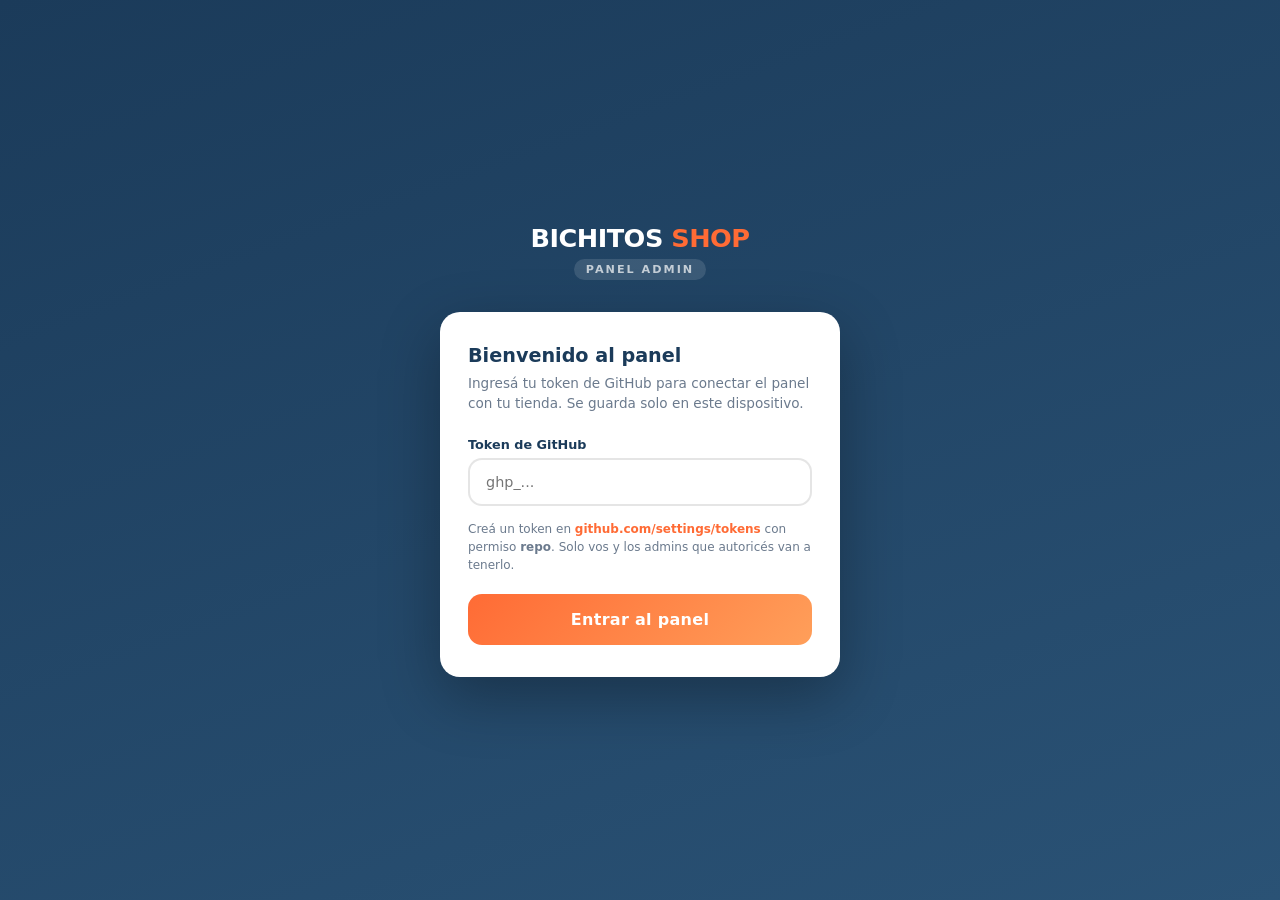
==== admin/index.html @ 2ead59ce "feat: panel admin mobile + filtros por etapa + productos.json como CMS - Nuevo panel admin en /admin" ====
<!DOCTYPE html>
<html lang="es">
<head>
<meta charset="UTF-8" />
<meta name="viewport" content="width=device-width, initial-scale=1.0, viewport-fit=cover" />
<meta name="theme-color" content="#1B3B5A" />
<meta name="apple-mobile-web-app-capable" content="yes" />
<meta name="apple-mobile-web-app-status-bar-style" content="black-translucent" />
<meta name="apple-mobile-web-app-title" content="Admin Bichitos" />
<title>Admin — BICHITOS SHOP</title>
<style>
/* ===== RESET & VARIABLES ===== */
*, *::before, *::after { margin: 0; padding: 0; box-sizing: border-box; }
:root {
  --blue:   #1B3B5A;
  --blue-d: #0f2a40;
  --orange: #FF6B35;
  --teal:   #2EC4B6;
  --green:  #27ae60;
  --red:    #e74c3c;
  --yellow: #f1c40f;
  --gray:   #6b7a8d;
  --cream:  #FFFDF7;
  --white:  #ffffff;
  --shadow: 0 4px 20px rgba(0,0,0,0.10);
  --r:      14px;
  --rf:     9999px;
  --font:   'Inter', system-ui, -apple-system, sans-serif;
  --safe-top: env(safe-area-inset-top, 0px);
  --safe-bot: env(safe-area-inset-bottom, 0px);
}
html, body { height: 100%; font-family: var(--font); background: #f0f4f8; color: var(--blue); -webkit-font-smoothing: antialiased; }
button { font-family: var(--font); cursor: pointer; border: none; outline: none; }
input, select, textarea { font-family: var(--font); outline: none; }
img { display: block; }
a { color: inherit; text-decoration: none; }

/* ===== PANTALLA DE SETUP ===== */
#setup {
  min-height: 100vh;
  display: flex;
  flex-direction: column;
  align-items: center;
  justify-content: center;
  padding: 24px;
  background: linear-gradient(160deg, var(--blue) 0%, #2a5275 100%);
}
.setup-logo {
  font-size: 1.6rem;
  font-weight: 900;
  color: #fff;
  letter-spacing: -0.5px;
  margin-bottom: 6px;
}
.setup-logo span { color: var(--orange); }
.setup-badge {
  background: rgba(255,255,255,0.12);
  color: rgba(255,255,255,0.7);
  font-size: .7rem;
  font-weight: 700;
  letter-spacing: 2px;
  padding: 4px 12px;
  border-radius: var(--rf);
  margin-bottom: 32px;
}
.setup-card {
  background: var(--white);
  border-radius: 20px;
  padding: 32px 28px;
  width: 100%;
  max-width: 400px;
  box-shadow: 0 20px 60px rgba(0,0,0,0.3);
}
.setup-card h2 {
  font-size: 1.2rem;
  font-weight: 800;
  color: var(--blue);
  margin-bottom: 6px;
}
.setup-card p {
  font-size: .85rem;
  color: var(--gray);
  margin-bottom: 24px;
  line-height: 1.5;
}
.setup-label {
  font-size: .8rem;
  font-weight: 700;
  color: var(--blue);
  margin-bottom: 6px;
  display: block;
}
.setup-input {
  width: 100%;
  padding: 14px 16px;
  border: 2px solid rgba(0,0,0,0.1);
  border-radius: var(--r);
  font-size: .9rem;
  transition: border-color .2s;
  color: var(--blue);
  margin-bottom: 14px;
}
.setup-input:focus { border-color: var(--orange); }
.setup-hint {
  font-size: .75rem;
  color: var(--gray);
  margin-bottom: 20px;
  line-height: 1.5;
}
.setup-hint a { color: var(--orange); font-weight: 600; }
.btn-setup {
  width: 100%;
  padding: 16px;
  background: linear-gradient(135deg, var(--orange), #ff9f5a);
  color: #fff;
  border-radius: var(--r);
  font-size: 1rem;
  font-weight: 800;
  letter-spacing: .3px;
  transition: opacity .2s, transform .15s;
}
.btn-setup:active { opacity: .85; transform: scale(.98); }
.setup-error {
  background: rgba(231,76,60,.1);
  color: var(--red);
  border-radius: 10px;
  padding: 10px 14px;
  font-size: .82rem;
  font-weight: 600;
  margin-top: 12px;
  display: none;
}
.setup-step { margin-bottom: 20px; }

/* ===== APP PRINCIPAL ===== */
#app {
  display: flex;
  flex-direction: column;
  min-height: 100vh;
  min-height: calc(100vh + var(--safe-top));
}
[hidden] { display: none !important; }

/* Header */
.adm-header {
  background: var(--blue);
  color: #fff;
  padding: calc(var(--safe-top) + 14px) 18px 14px;
  display: flex;
  align-items: center;
  justify-content: space-between;
  position: sticky;
  top: 0;
  z-index: 100;
  box-shadow: 0 2px 12px rgba(0,0,0,0.2);
}
.adm-logo { font-size: 1.05rem; font-weight: 900; }
.adm-logo span { color: var(--orange); }
.adm-header-actions { display: flex; gap: 8px; align-items: center; }
.btn-icon-sm {
  background: rgba(255,255,255,0.1);
  border: none;
  border-radius: 10px;
  padding: 8px 12px;
  color: #fff;
  font-size: .8rem;
  font-weight: 700;
  display: flex;
  align-items: center;
  gap: 5px;
  transition: background .2s;
}
.btn-icon-sm:active { background: rgba(255,255,255,0.2); }
.btn-agregar {
  background: var(--orange);
  border-radius: 10px;
  padding: 8px 14px;
  color: #fff;
  font-size: .85rem;
  font-weight: 800;
  display: flex;
  align-items: center;
  gap: 5px;
  transition: opacity .2s;
}
.btn-agregar:active { opacity: .8; }

/* Barra de estado */
.adm-status-bar {
  background: var(--white);
  border-bottom: 1px solid rgba(0,0,0,0.07);
  padding: 10px 18px;
  display: flex;
  align-items: center;
  justify-content: space-between;
  gap: 10px;
}
.adm-stats { display: flex; gap: 16px; }
.stat-item { font-size: .78rem; color: var(--gray); }
.stat-item strong { color: var(--blue); font-weight: 800; }
.stat-alert { font-size: .75rem; font-weight: 700; color: var(--red); background: rgba(231,76,60,.1); padding: 3px 10px; border-radius: var(--rf); }

/* Buscador y filtros del admin */
.adm-search-wrap {
  background: var(--white);
  padding: 12px 18px;
  display: flex;
  gap: 8px;
  align-items: center;
  border-bottom: 1px solid rgba(0,0,0,0.06);
}
.adm-search {
  flex: 1;
  padding: 10px 16px;
  border: 1.5px solid rgba(0,0,0,0.1);
  border-radius: var(--rf);
  font-size: .9rem;
  background: #f7f9fb;
  color: var(--blue);
  transition: border-color .2s;
}
.adm-search:focus { border-color: var(--orange); background: #fff; }
.adm-filter-tabs {
  display: flex;
  gap: 6px;
  padding: 10px 18px 0;
  overflow-x: auto;
  scrollbar-width: none;
  background: var(--white);
  -webkit-overflow-scrolling: touch;
}
.adm-filter-tabs::-webkit-scrollbar { display: none; }
.adm-tab {
  padding: 7px 16px;
  border-radius: var(--rf);
  font-size: .78rem;
  font-weight: 700;
  background: #f0f4f8;
  color: var(--gray);
  white-space: nowrap;
  flex-shrink: 0;
  border: none;
  transition: all .15s;
  margin-bottom: 10px;
}
.adm-tab.active { background: var(--blue); color: #fff; }

/* Lista de productos */
.adm-list {
  flex: 1;
  padding: 14px 18px;
  display: flex;
  flex-direction: column;
  gap: 10px;
  padding-bottom: calc(80px + var(--safe-bot));
}

.prod-row {
  background: var(--white);
  border-radius: var(--r);
  box-shadow: var(--shadow);
  display: flex;
  gap: 12px;
  align-items: stretch;
  overflow: hidden;
  transition: transform .15s, box-shadow .15s;
  position: relative;
}
.prod-row:active { transform: scale(.99); }
.prod-row-thumb {
  width: 80px;
  min-width: 80px;
  height: 80px;
  object-fit: cover;
  background: #f0f4f8;
  align-self: center;
  margin: 8px 0 8px 8px;
  border-radius: 10px;
}
.prod-row-thumb-placeholder {
  width: 80px;
  min-width: 80px;
  height: 80px;
  background: linear-gradient(135deg, #e8f0f8, #f0f4f8);
  border-radius: 10px;
  display: flex;
  align-items: center;
  justify-content: center;
  font-size: 2rem;
  margin: 8px 0 8px 8px;
  flex-shrink: 0;
}
.prod-row-body {
  flex: 1;
  padding: 10px 8px 10px 0;
  min-width: 0;
}
.prod-row-marca { font-size: .7rem; font-weight: 700; color: var(--teal); text-transform: uppercase; letter-spacing: .5px; margin-bottom: 1px; }
.prod-row-nombre {
  font-size: .88rem;
  font-weight: 700;
  color: var(--blue);
  white-space: nowrap;
  overflow: hidden;
  text-overflow: ellipsis;
  margin-bottom: 3px;
}
.prod-row-meta { font-size: .75rem; color: var(--gray); display: flex; gap: 8px; align-items: center; flex-wrap: wrap; margin-bottom: 6px; }
.prod-row-precio { font-size: 1rem; font-weight: 900; color: var(--blue); }
.prod-row-tags { display: flex; gap: 5px; flex-wrap: wrap; }
.tag {
  font-size: .65rem;
  font-weight: 700;
  padding: 2px 8px;
  border-radius: var(--rf);
  text-transform: uppercase;
}
.tag-oferta   { background: #fff3cd; color: #856404; }
.tag-destacado { background: #d4edda; color: #155724; }
.tag-envio    { background: #d1ecf1; color: #0c5460; }
.tag-agotado  { background: #f8d7da; color: #721c24; }
.tag-pocos    { background: #ffeeba; color: #856404; }
.prod-row-actions {
  display: flex;
  flex-direction: column;
  gap: 0;
  border-left: 1px solid rgba(0,0,0,0.05);
  min-width: 48px;
}
.btn-row-action {
  flex: 1;
  padding: 0 14px;
  font-size: .75rem;
  font-weight: 700;
  display: flex;
  align-items: center;
  justify-content: center;
  transition: background .15s;
  border: none;
  background: none;
  color: var(--gray);
}
.btn-row-edit { color: var(--blue); }
.btn-row-edit:active { background: rgba(27,59,90,0.06); }
.btn-row-delete { color: var(--red); }
.btn-row-delete:active { background: rgba(231,76,60,0.08); }
.prod-row-divider { width: 1px; background: rgba(0,0,0,0.05); }

/* Stock indicator */
.stock-dot {
  width: 8px; height: 8px;
  border-radius: 50%;
  display: inline-block;
  margin-right: 4px;
}
.stock-ok  { background: var(--green); }
.stock-low { background: var(--yellow); }
.stock-out { background: var(--red); }

/* Empty state */
.adm-empty {
  text-align: center;
  padding: 60px 24px;
  color: var(--gray);
}
.adm-empty-icon { font-size: 3rem; margin-bottom: 12px; }
.adm-empty p { font-size: .9rem; }

/* Loading */
.adm-loading {
  text-align: center;
  padding: 40px;
  color: var(--gray);
  font-size: .9rem;
}
.spinner-ring {
  width: 36px; height: 36px;
  border: 3px solid rgba(27,59,90,0.1);
  border-top-color: var(--orange);
  border-radius: 50%;
  animation: spin .7s linear infinite;
  margin: 0 auto 12px;
}
@keyframes spin { to { transform: rotate(360deg); } }

/* ===== MODAL (editar / agregar) ===== */
.modal-overlay {
  position: fixed; inset: 0; z-index: 200;
  background: rgba(0,0,0,0.5);
  backdrop-filter: blur(4px);
  display: flex; align-items: flex-end;
  opacity: 0; pointer-events: none;
  transition: opacity .25s;
}
.modal-overlay.open { opacity: 1; pointer-events: all; }
.modal-sheet {
  background: var(--white);
  border-radius: 20px 20px 0 0;
  width: 100%;
  max-height: 92vh;
  overflow-y: auto;
  transform: translateY(100%);
  transition: transform .3s cubic-bezier(0.34,1.2,0.64,1);
  padding-bottom: calc(16px + var(--safe-bot));
  -webkit-overflow-scrolling: touch;
}
.modal-overlay.open .modal-sheet { transform: translateY(0); }

.modal-handle {
  width: 40px; height: 4px;
  background: rgba(0,0,0,0.12);
  border-radius: var(--rf);
  margin: 12px auto 0;
}
.modal-header {
  display: flex; align-items: center; justify-content: space-between;
  padding: 16px 20px;
  border-bottom: 1px solid rgba(0,0,0,0.07);
}
.modal-title { font-size: 1rem; font-weight: 800; color: var(--blue); }
.btn-modal-close {
  width: 32px; height: 32px;
  border-radius: 50%;
  background: #f0f4f8;
  color: var(--gray);
  font-size: 1rem;
  display: flex; align-items: center; justify-content: center;
  transition: background .15s;
}
.btn-modal-close:active { background: #e0e8f0; }

.modal-body { padding: 20px; display: flex; flex-direction: column; gap: 16px; }

/* Sección de imagen en modal */
.img-preview-wrap {
  display: flex; align-items: center; gap: 12px;
  background: #f7f9fb;
  border-radius: var(--r);
  padding: 12px;
}
.img-preview {
  width: 80px; height: 80px;
  border-radius: 10px;
  object-fit: cover;
  background: #e8f0f8;
  flex-shrink: 0;
}
.img-preview-placeholder {
  width: 80px; height: 80px;
  border-radius: 10px;
  background: linear-gradient(135deg, #e8f0f8, #d4e4f4);
  display: flex; align-items: center; justify-content: center;
  font-size: 2rem;
  flex-shrink: 0;
}
.img-url-info { flex: 1; font-size: .8rem; color: var(--gray); line-height: 1.5; }
.img-url-info a { color: var(--orange); font-weight: 600; }

/* Campos del formulario */
.field-group { display: flex; flex-direction: column; gap: 4px; }
.field-label {
  font-size: .78rem; font-weight: 700; color: var(--blue);
}
.field-label .req { color: var(--orange); }
.field-input, .field-select, .field-textarea {
  padding: 12px 14px;
  border: 1.5px solid rgba(0,0,0,0.1);
  border-radius: var(--r);
  font-size: .9rem;
  color: var(--blue);
  background: var(--white);
  transition: border-color .2s, box-shadow .2s;
  width: 100%;
}
.field-input:focus, .field-select:focus, .field-textarea:focus {
  border-color: var(--orange);
  box-shadow: 0 0 0 3px rgba(255,107,53,0.12);
}
.field-row { display: flex; gap: 10px; }
.field-row .field-group { flex: 1; }
.field-textarea { resize: vertical; min-height: 70px; }

/* Precio con símbolo */
.price-wrap { position: relative; }
.price-symbol {
  position: absolute; left: 14px; top: 50%;
  transform: translateY(-50%);
  font-weight: 800; color: var(--gray); font-size: .9rem;
}
.price-wrap .field-input { padding-left: 28px; }

/* Stock con indicador */
.stock-wrap { position: relative; }
.stock-wrap .field-input { padding-right: 80px; }
.stock-badge-mini {
  position: absolute; right: 12px; top: 50%;
  transform: translateY(-50%);
  font-size: .7rem; font-weight: 700;
  padding: 2px 8px; border-radius: var(--rf);
}

/* Toggles */
.toggles-grid {
  display: grid;
  grid-template-columns: 1fr 1fr;
  gap: 10px;
}
.toggle-card {
  display: flex;
  align-items: center;
  justify-content: space-between;
  padding: 12px 14px;
  background: #f7f9fb;
  border-radius: var(--r);
  border: 1.5px solid rgba(0,0,0,0.07);
  gap: 8px;
}
.toggle-card-label { font-size: .82rem; font-weight: 700; color: var(--blue); }
.toggle-card-desc  { font-size: .7rem; color: var(--gray); }
.toggle {
  position: relative;
  width: 42px; height: 24px;
  flex-shrink: 0;
}
.toggle input { opacity: 0; width: 0; height: 0; position: absolute; }
.toggle-track {
  position: absolute; inset: 0;
  background: rgba(0,0,0,0.15);
  border-radius: var(--rf);
  transition: background .2s;
  cursor: pointer;
}
.toggle-track::after {
  content: '';
  position: absolute;
  top: 3px; left: 3px;
  width: 18px; height: 18px;
  background: #fff;
  border-radius: 50%;
  transition: transform .2s;
  box-shadow: 0 1px 4px rgba(0,0,0,0.2);
}
.toggle input:checked + .toggle-track { background: var(--teal); }
.toggle input:checked + .toggle-track::after { transform: translateX(18px); }

/* Footer del modal */
.modal-footer {
  padding: 16px 20px 4px;
  display: flex; gap: 10px;
  border-top: 1px solid rgba(0,0,0,0.07);
}
.btn-cancel {
  flex: 1; padding: 14px;
  background: #f0f4f8;
  color: var(--blue);
  border-radius: var(--r);
  font-size: .9rem; font-weight: 700;
  transition: background .15s;
}
.btn-cancel:active { background: #e0e8f0; }
.btn-save {
  flex: 2; padding: 14px;
  background: linear-gradient(135deg, var(--orange), #ff9f5a);
  color: #fff;
  border-radius: var(--r);
  font-size: .95rem; font-weight: 800;
  transition: opacity .15s, transform .15s;
  display: flex; align-items: center; justify-content: center; gap: 6px;
}
.btn-save:active { opacity: .85; transform: scale(.98); }
.btn-save.loading { opacity: .7; pointer-events: none; }

/* ===== TOAST ===== */
#toast {
  position: fixed; bottom: calc(20px + var(--safe-bot));
  left: 50%; transform: translateX(-50%) translateY(80px);
  background: var(--blue-d, #0f2a40);
  color: #fff;
  padding: 12px 20px;
  border-radius: var(--rf);
  font-size: .88rem; font-weight: 600;
  box-shadow: 0 8px 30px rgba(0,0,0,0.3);
  z-index: 999;
  transition: transform .3s cubic-bezier(0.34,1.2,0.64,1), opacity .3s;
  opacity: 0;
  white-space: nowrap;
  display: flex; gap: 8px; align-items: center;
}
#toast.show { transform: translateX(-50%) translateY(0); opacity: 1; }
#toast.success { background: var(--green); }
#toast.error   { background: var(--red); }

/* Confirm dialog */
.confirm-overlay {
  position: fixed; inset: 0; z-index: 300;
  background: rgba(0,0,0,0.5); backdrop-filter: blur(4px);
  display: flex; align-items: center; justify-content: center; padding: 24px;
  opacity: 0; pointer-events: none; transition: opacity .2s;
}
.confirm-overlay.open { opacity: 1; pointer-events: all; }
.confirm-card {
  background: var(--white);
  border-radius: 20px;
  padding: 28px 24px;
  max-width: 320px; width: 100%;
  box-shadow: 0 20px 60px rgba(0,0,0,0.3);
  text-align: center;
}
.confirm-icon { font-size: 2.5rem; margin-bottom: 12px; }
.confirm-title { font-size: 1rem; font-weight: 800; color: var(--blue); margin-bottom: 8px; }
.confirm-msg { font-size: .85rem; color: var(--gray); margin-bottom: 20px; line-height: 1.5; }
.confirm-actions { display: flex; gap: 10px; }
.btn-confirm-cancel { flex: 1; padding: 13px; background: #f0f4f8; border-radius: var(--r); font-weight: 700; font-size: .9rem; color: var(--blue); }
.btn-confirm-ok { flex: 1; padding: 13px; background: var(--red); border-radius: var(--r); font-weight: 700; font-size: .9rem; color: #fff; }

/* Botón flotante guardar todo */
.fab-save {
  position: fixed;
  bottom: calc(24px + var(--safe-bot));
  right: 20px;
  z-index: 150;
  background: linear-gradient(135deg, #27ae60, #2ecc71);
  color: #fff;
  border-radius: var(--rf);
  padding: 14px 22px;
  font-size: .9rem; font-weight: 800;
  box-shadow: 0 6px 24px rgba(39,174,96,0.4);
  display: flex; align-items: center; gap: 8px;
  transition: transform .15s, box-shadow .15s, opacity .2s;
  opacity: 0; pointer-events: none;
  transform: translateY(10px);
}
.fab-save.visible { opacity: 1; pointer-events: all; transform: translateY(0); }
.fab-save:active { transform: scale(.95); }
.fab-save.loading { opacity: .7; pointer-events: none; }

/* Responsive desktop */
@media (min-width: 600px) {
  .modal-overlay { align-items: center; }
  .modal-sheet { border-radius: 20px; max-width: 480px; margin: auto; }
  .adm-list { max-width: 700px; margin: 0 auto; width: 100%; }
  .adm-header, .adm-status-bar, .adm-search-wrap, .adm-filter-tabs { max-width: 700px; margin-left: auto; margin-right: auto; }
}
</style>
</head>
<body>

<!-- ===== PANTALLA DE SETUP ===== -->
<div id="setup">
  <div class="setup-logo">BICHITOS<span> SHOP</span></div>
  <div class="setup-badge">PANEL ADMIN</div>
  <div class="setup-card">
    <h2>Bienvenido al panel</h2>
    <p>Ingresá tu token de GitHub para conectar el panel con tu tienda. Se guarda solo en este dispositivo.</p>

    <div class="setup-step">
      <label class="setup-label" for="tokenInput">Token de GitHub</label>
      <input class="setup-input" type="password" id="tokenInput" placeholder="ghp_..." autocomplete="off" />
      <div class="setup-hint">
        Creá un token en <a href="https://github.com/settings/tokens/new" target="_blank">github.com/settings/tokens</a> con permiso <strong>repo</strong>.
        Solo vos y los admins que autoricés van a tenerlo.
      </div>
    </div>

    <button class="btn-setup" id="btnSetup">Entrar al panel</button>
    <div class="setup-error" id="setupError">Token incorrecto o sin permisos. Chequeá que tenga acceso al repo.</div>
  </div>
</div>

<!-- ===== APP PRINCIPAL ===== -->
<div id="app" hidden>

  <!-- Header -->
  <header class="adm-header">
    <div class="adm-logo">BICHITOS<span> SHOP</span> <span style="font-size:.65rem;opacity:.5;font-weight:400">Admin</span></div>
    <div class="adm-header-actions">
      <button class="btn-icon-sm" id="btnSync" title="Sincronizar con GitHub">
        <svg width="14" height="14" viewBox="0 0 24 24" fill="none" stroke="currentColor" stroke-width="2.5"><polyline points="23 4 23 10 17 10"/><polyline points="1 20 1 14 7 14"/><path d="M3.51 9a9 9 0 0114.85-3.36L23 10M1 14l4.64 4.36A9 9 0 0020.49 15"/></svg>
        Sync
      </button>
      <button class="btn-agregar" id="btnAgregar">
        <svg width="14" height="14" viewBox="0 0 24 24" fill="none" stroke="currentColor" stroke-width="3"><line x1="12" y1="5" x2="12" y2="19"/><line x1="5" y1="12" x2="19" y2="12"/></svg>
        Agregar
      </button>
    </div>
  </header>

  <!-- Barra de estado -->
  <div class="adm-status-bar">
    <div class="adm-stats">
      <span class="stat-item">Total: <strong id="statTotal">–</strong></span>
      <span class="stat-item">Perros: <strong id="statPerros">–</strong></span>
      <span class="stat-item">Gatos: <strong id="statGatos">–</strong></span>
    </div>
    <span class="stat-alert" id="statAlert" hidden>Sin stock!</span>
  </div>

  <!-- Buscador -->
  <div class="adm-search-wrap">
    <input class="adm-search" type="text" id="admSearch" placeholder="Buscar producto..." autocomplete="off" />
  </div>

  <!-- Filtros por categoría -->
  <div class="adm-filter-tabs">
    <button class="adm-tab active" data-filter="todas">Todos</button>
    <button class="adm-tab" data-filter="perros">Perros</button>
    <button class="adm-tab" data-filter="gatos">Gatos</button>
    <button class="adm-tab" data-filter="agotados">Sin stock</button>
    <button class="adm-tab" data-filter="ofertas">Ofertas</button>
  </div>

  <!-- Lista -->
  <div class="adm-list" id="admList">
    <div class="adm-loading">
      <div class="spinner-ring"></div>
      Cargando productos...
    </div>
  </div>

  <!-- FAB Guardar todo -->
  <button class="fab-save" id="fabSave">
    <svg width="16" height="16" viewBox="0 0 24 24" fill="none" stroke="currentColor" stroke-width="2.5"><path d="M19 21H5a2 2 0 01-2-2V5a2 2 0 012-2h11l5 5v11a2 2 0 01-2 2z"/><polyline points="17 21 17 13 7 13 7 21"/><polyline points="7 3 7 8 15 8"/></svg>
    <span id="fabSaveLabel">Guardar cambios</span>
  </button>
</div>

<!-- ===== MODAL EDITAR / AGREGAR ===== -->
<div class="modal-overlay" id="modalOverlay">
  <div class="modal-sheet" id="modalSheet">
    <div class="modal-handle"></div>
    <div class="modal-header">
      <div class="modal-title" id="modalTitle">Editar producto</div>
      <button class="btn-modal-close" id="modalClose">✕</button>
    </div>
    <div class="modal-body">
      <input type="hidden" id="fId" />

      <!-- Imagen -->
      <div class="img-preview-wrap">
        <div class="img-preview-placeholder" id="imgPlaceholder">🐾</div>
        <img class="img-preview" id="imgPreview" src="" alt="" hidden />
        <div class="img-url-info">
          <strong>Foto del producto</strong><br>
          Subí tu imagen a <a href="https://imgbb.com" target="_blank">imgbb.com</a>, copiá el enlace directo y pegalo abajo.
        </div>
      </div>

      <div class="field-group">
        <label class="field-label" for="fImagen">URL de la imagen (ImgBB)</label>
        <input class="field-input" type="url" id="fImagen" placeholder="https://i.ibb.co/..." />
      </div>

      <!-- Nombre -->
      <div class="field-group">
        <label class="field-label" for="fNombre">Nombre del producto <span class="req">*</span></label>
        <input class="field-input" type="text" id="fNombre" placeholder="ej: Estampa Plus Adulto x 15 Kg" />
      </div>

      <!-- Marca y Categoría -->
      <div class="field-row">
        <div class="field-group">
          <label class="field-label" for="fMarca">Marca <span class="req">*</span></label>
          <select class="field-select" id="fMarca">
            <option value="Estampa">Estampa</option>
            <option value="Jaspe">Jaspe</option>
            <option value="Vagoneta">Vagoneta</option>
            <option value="Liwué">Liwué</option>
            <option value="Dr Perrot">Dr Perrot</option>
            <option value="Valiant">Valiant</option>
            <option value="Insignia">Insignia</option>
          </select>
        </div>
        <div class="field-group">
          <label class="field-label" for="fCategoria">Categoría <span class="req">*</span></label>
          <select class="field-select" id="fCategoria">
            <option value="perros">Perros</option>
            <option value="gatos">Gatos</option>
          </select>
        </div>
      </div>

      <!-- Etapa -->
      <div class="field-group">
        <label class="field-label" for="fEtapa">Etapa de vida</label>
        <select class="field-select" id="fEtapa">
          <option value="adulto">Adulto</option>
          <option value="cachorro">Cachorro</option>
          <option value="senior">Senior</option>
          <option value="pequeñas">Razas Pequeñas</option>
          <option value="especiales">Necesidades Especiales</option>
          <option value="kitten">Kitten (gatos)</option>
          <option value="urinario">Urinario (gatos)</option>
          <option value="castrado">Castrado (gatos)</option>
        </select>
      </div>

      <!-- Precio y Stock -->
      <div class="field-row">
        <div class="field-group">
          <label class="field-label" for="fPrecio">Precio <span class="req">*</span></label>
          <div class="price-wrap">
            <span class="price-symbol">$</span>
            <input class="field-input" type="number" id="fPrecio" placeholder="0" min="0" step="1" />
          </div>
        </div>
        <div class="field-group">
          <label class="field-label" for="fStock">Stock (unidades)</label>
          <div class="stock-wrap">
            <input class="field-input" type="number" id="fStock" placeholder="0" min="0" step="1" />
          </div>
        </div>
      </div>

      <!-- Descripción -->
      <div class="field-group">
        <label class="field-label" for="fDescripcion">Descripción (opcional)</label>
        <textarea class="field-textarea" id="fDescripcion" placeholder="Alimento balanceado premium para..."></textarea>
      </div>

      <!-- Toggles -->
      <div>
        <div class="field-label" style="margin-bottom:10px">Estado del producto</div>
        <div class="toggles-grid">
          <div class="toggle-card">
            <div>
              <div class="toggle-card-label">Oferta</div>
              <div class="toggle-card-desc">Muestra badge</div>
            </div>
            <label class="toggle"><input type="checkbox" id="tOferta" /><span class="toggle-track"></span></label>
          </div>
          <div class="toggle-card">
            <div>
              <div class="toggle-card-label">Destacado</div>
              <div class="toggle-card-desc">Sale en home</div>
            </div>
            <label class="toggle"><input type="checkbox" id="tDestacado" /><span class="toggle-track"></span></label>
          </div>
          <div class="toggle-card">
            <div>
              <div class="toggle-card-label">Envío gratis</div>
              <div class="toggle-card-desc">Badge especial</div>
            </div>
            <label class="toggle"><input type="checkbox" id="tEnvio" /><span class="toggle-track"></span></label>
          </div>
          <div class="toggle-card" style="border-color:rgba(231,76,60,0.2)">
            <div>
              <div class="toggle-card-label" style="color:var(--red)">Sin stock</div>
              <div class="toggle-card-desc">No se puede agregar</div>
            </div>
            <label class="toggle"><input type="checkbox" id="tAgotado" /><span class="toggle-track"></span></label>
          </div>
        </div>
      </div>
    </div>

    <div class="modal-footer">
      <button class="btn-cancel" id="modalCancel">Cancelar</button>
      <button class="btn-save" id="btnSave">
        <svg width="15" height="15" viewBox="0 0 24 24" fill="none" stroke="currentColor" stroke-width="2.5"><path d="M19 21H5a2 2 0 01-2-2V5a2 2 0 012-2h11l5 5v11a2 2 0 01-2 2z"/><polyline points="17 21 17 13 7 13 7 21"/><polyline points="7 3 7 8 15 8"/></svg>
        Guardar
      </button>
    </div>
  </div>
</div>

<!-- ===== CONFIRM ===== -->
<div class="confirm-overlay" id="confirmOverlay">
  <div class="confirm-card">
    <div class="confirm-icon">🗑️</div>
    <div class="confirm-title">¿Eliminar producto?</div>
    <div class="confirm-msg" id="confirmMsg">Esta acción no se puede deshacer.</div>
    <div class="confirm-actions">
      <button class="btn-confirm-cancel" id="confirmCancel">Cancelar</button>
      <button class="btn-confirm-ok" id="confirmOk">Eliminar</button>
    </div>
  </div>
</div>

<!-- ===== TOAST ===== -->
<div id="toast"></div>

<script>
// ============================================================
// BICHITOS SHOP — Panel Admin
// Gestión de productos sin código. GitHub API como backend.
// ============================================================

const GITHUB_OWNER  = 'bichitosshop';
const GITHUB_REPO   = 'bichitosonline';
const GITHUB_BRANCH = 'main';
const FILE_PATH     = 'productos.json';

let token       = '';
let productos   = [];
let fileSha     = '';
let hayPendientes = false;
let editingId   = null;
let confirmCallback = null;

// ===== UTILIDADES =====
const $ = id => document.getElementById(id);

function toast(msg, type = '', duration = 3000) {
  const el = $('toast');
  el.textContent = msg;
  el.className = 'show' + (type ? ' ' + type : '');
  clearTimeout(el._t);
  el._t = setTimeout(() => { el.className = ''; }, duration);
}

function mostrarConfirm(msg, cb) {
  $('confirmMsg').textContent = msg;
  $('confirmOverlay').classList.add('open');
  confirmCallback = cb;
}

function marcarPendientes(v = true) {
  hayPendientes = v;
  $('fabSave').classList.toggle('visible', v);
}

function actualizarStats() {
  const perros = productos.filter(p => p.categoria === 'perros').length;
  const gatos  = productos.filter(p => p.categoria === 'gatos').length;
  const sinStock = productos.filter(p => p.stock === 0).length;
  $('statTotal').textContent  = productos.length;
  $('statPerros').textContent = perros;
  $('statGatos').textContent  = gatos;
  const alert = $('statAlert');
  if (sinStock > 0) {
    alert.textContent = sinStock + ' sin stock';
    alert.hidden = false;
  } else { alert.hidden = true; }
}

function imagenContextual(p) {
  const id = p.id || 1;
  if (p.categoria === 'gatos') return `https://loremflickr.com/80/80/cat?lock=${id}`;
  return `https://placedog.net/80/80?id=${(id % 100) + 1}`;
}

// ===== GITHUB API =====
async function ghFetch(path, opts = {}) {
  const res = await fetch(`https://api.github.com/repos/${GITHUB_OWNER}/${GITHUB_REPO}/contents/${path}`, {
    ...opts,
    headers: {
      Authorization: `Bearer ${token}`,
      'Content-Type': 'application/json',
      Accept: 'application/vnd.github+json',
      ...(opts.headers || {})
    }
  });
  return res;
}

async function cargarDesdeGitHub() {
  try {
    $('admList').innerHTML = '<div class="adm-loading"><div class="spinner-ring"></div>Cargando desde GitHub...</div>';
    const res = await ghFetch(FILE_PATH);
    if (!res.ok) {
      if (res.status === 404) {
        // El archivo no existe aún, iniciar con array vacío
        productos = [];
        fileSha = '';
        renderLista();
        actualizarStats();
        toast('Archivo nuevo — guardá para crearlo en GitHub', '', 4000);
        return;
      }
      throw new Error(`GitHub respondió ${res.status}`);
    }
    const data = await res.json();
    fileSha = data.sha;
    const decoded = decodeURIComponent(escape(atob(data.content.replace(/\n/g, ''))));
    productos = JSON.parse(decoded);
    renderLista();
    actualizarStats();
  } catch (err) {
    $('admList').innerHTML = `<div class="adm-empty"><div class="adm-empty-icon">⚠️</div><p>Error: ${err.message}</p></div>`;
    toast('No se pudo cargar. Chequeá tu conexión o el token.', 'error');
  }
}

async function guardarEnGitHub() {
  const btn = $('fabSave');
  const label = $('fabSaveLabel');
  btn.classList.add('loading');
  label.textContent = 'Guardando...';
  try {
    const content = btoa(unescape(encodeURIComponent(JSON.stringify(productos, null, 2))));
    const body = {
      message: `Admin: actualización de productos (${new Date().toLocaleString('es-AR')})`,
      content,
      branch: GITHUB_BRANCH
    };
    if (fileSha) body.sha = fileSha;
    const res = await ghFetch(FILE_PATH, { method: 'PUT', body: JSON.stringify(body) });
    if (!res.ok) {
      const err = await res.json();
      // Si sha desactualizado, refrescar y reintentar
      if (res.status === 409) {
        toast('El archivo cambió en GitHub. Sincronizando...', '', 3000);
        await cargarDesdeGitHub();
        return;
      }
      throw new Error(err.message || `Error ${res.status}`);
    }
    const data = await res.json();
    fileSha = data.content.sha;
    marcarPendientes(false);
    toast('Cambios guardados. La tienda se actualiza en ~1 min.', 'success');
  } catch (err) {
    toast('Error al guardar: ' + err.message, 'error', 5000);
  } finally {
    btn.classList.remove('loading');
    label.textContent = 'Guardar cambios';
  }
}

// ===== RENDER LISTA =====
function getActiveFilter() {
  return document.querySelector('.adm-tab.active')?.dataset.filter || 'todas';
}
function getSearchTerm() {
  return ($('admSearch')?.value || '').toLowerCase().trim();
}

function renderLista() {
  const filter = getActiveFilter();
  const term   = getSearchTerm();
  let lista = [...productos];

  if (filter === 'perros')   lista = lista.filter(p => p.categoria === 'perros');
  if (filter === 'gatos')    lista = lista.filter(p => p.categoria === 'gatos');
  if (filter === 'agotados') lista = lista.filter(p => p.stock === 0);
  if (filter === 'ofertas')  lista = lista.filter(p => p.oferta);

  if (term) {
    lista = lista.filter(p =>
      p.nombre.toLowerCase().includes(term) ||
      (p.marca || '').toLowerCase().includes(term)
    );
  }

  const wrap = $('admList');
  if (lista.length === 0) {
    wrap.innerHTML = `<div class="adm-empty"><div class="adm-empty-icon">${filter === 'agotados' ? '🎉' : '🔍'}</div><p>${filter === 'agotados' ? 'Todo en stock!' : 'No hay productos con ese filtro.'}</p></div>`;
    return;
  }

  wrap.innerHTML = lista.map(p => {
    const sinStock = p.stock === 0;
    const pocos    = p.stock > 0 && p.stock <= 3;
    const stockDot = sinStock ? 'stock-out' : (pocos ? 'stock-low' : 'stock-ok');
    const stockLabel = sinStock ? 'Sin stock' : (pocos ? `Quedan ${p.stock}` : `${p.stock} u.`);

    const tags = [
      p.oferta       && '<span class="tag tag-oferta">Oferta</span>',
      p.destacado    && '<span class="tag tag-destacado">Destacado</span>',
      p.envio_gratis && '<span class="tag tag-envio">Envío gratis</span>',
      sinStock       && '<span class="tag tag-agotado">Agotado</span>',
      pocos && !sinStock && '<span class="tag tag-pocos">Quedan pocos</span>',
    ].filter(Boolean).join('');

    const fotoUrl = p.imagen || imagenContextual(p);
    const catEmoji = p.categoria === 'gatos' ? '🐱' : '🐶';

    return `<div class="prod-row" data-id="${p.id}">
      <img class="prod-row-thumb" src="${fotoUrl}" alt="${p.nombre}" loading="lazy" onerror="this.style.display='none';this.nextElementSibling.style.display='flex'" />
      <div class="prod-row-thumb-placeholder" style="display:none">${catEmoji}</div>
      <div class="prod-row-body">
        <div class="prod-row-marca">${p.marca || ''}</div>
        <div class="prod-row-nombre">${p.nombre}</div>
        <div class="prod-row-meta">
          <span><span class="stock-dot ${stockDot}"></span>${stockLabel}</span>
          <span style="opacity:.5">·</span>
          <span>${p.etapa || 'adulto'}</span>
        </div>
        <div class="prod-row-precio">$${(p.precio || 0).toLocaleString('es-AR')}</div>
        ${tags ? `<div class="prod-row-tags" style="margin-top:5px">${tags}</div>` : ''}
      </div>
      <div class="prod-row-actions">
        <button class="btn-row-action btn-row-edit" data-id="${p.id}">Editar</button>
        <div class="prod-row-divider"></div>
        <button class="btn-row-action btn-row-delete" data-id="${p.id}">Borrar</button>
      </div>
    </div>`;
  }).join('');
}

// ===== MODAL =====
function abrirModal(p = null) {
  editingId = p ? p.id : null;
  $('modalTitle').textContent = p ? 'Editar producto' : 'Agregar producto';

  // Limpiar / rellenar campos
  $('fId').value          = p?.id || '';
  $('fNombre').value      = p?.nombre || '';
  $('fMarca').value       = p?.marca || 'Estampa';
  $('fCategoria').value   = p?.categoria || 'perros';
  $('fEtapa').value       = p?.etapa || 'adulto';
  $('fPrecio').value      = p?.precio || '';
  $('fStock').value       = p?.stock !== undefined ? p.stock : '';
  $('fDescripcion').value = p?.descripcion || '';
  $('fImagen').value      = p?.imagen || '';
  $('tOferta').checked    = !!p?.oferta;
  $('tDestacado').checked = !!p?.destacado;
  $('tEnvio').checked     = !!p?.envio_gratis;
  $('tAgotado').checked   = p?.stock === 0 || false;

  actualizarPreviewImagen(p?.imagen || '');

  $('modalOverlay').classList.add('open');
  document.body.style.overflow = 'hidden';
  setTimeout(() => $('fNombre').focus(), 400);
}

function cerrarModal() {
  $('modalOverlay').classList.remove('open');
  document.body.style.overflow = '';
  editingId = null;
}

function actualizarPreviewImagen(url) {
  const img  = $('imgPreview');
  const ph   = $('imgPlaceholder');
  if (url && url.startsWith('http')) {
    img.src = url;
    img.hidden = false;
    ph.style.display = 'none';
  } else {
    img.hidden = true;
    ph.style.display = 'flex';
  }
}

function guardarDesdeModal() {
  const nombre = $('fNombre').value.trim();
  const precio = parseInt($('fPrecio').value);
  if (!nombre) { $('fNombre').focus(); toast('El nombre es obligatorio', 'error'); return; }
  if (!precio || precio < 0) { $('fPrecio').focus(); toast('El precio es obligatorio', 'error'); return; }

  const agotado = $('tAgotado').checked;
  const stockVal = agotado ? 0 : (parseInt($('fStock').value) || 0);

  const prod = {
    id:          editingId || Date.now(),
    nombre,
    marca:       $('fMarca').value,
    categoria:   $('fCategoria').value,
    etapa:       $('fEtapa').value,
    precio,
    imagen:      $('fImagen').value.trim(),
    descripcion: $('fDescripcion').value.trim(),
    destacado:   $('tDestacado').checked,
    oferta:      $('tOferta').checked,
    envio_gratis:$('tEnvio').checked,
    stock:       stockVal
  };

  if (editingId) {
    const idx = productos.findIndex(p => p.id === editingId);
    if (idx !== -1) productos[idx] = prod;
  } else {
    productos.push(prod);
  }

  cerrarModal();
  renderLista();
  actualizarStats();
  marcarPendientes(true);
  toast(editingId ? 'Producto actualizado' : 'Producto agregado', 'success');
}

function eliminarProducto(id) {
  productos = productos.filter(p => p.id !== id);
  renderLista();
  actualizarStats();
  marcarPendientes(true);
  toast('Producto eliminado');
}

// ===== AUTH / SETUP =====
async function validarToken(tk) {
  const res = await fetch(`https://api.github.com/repos/${GITHUB_OWNER}/${GITHUB_REPO}`, {
    headers: { Authorization: `Bearer ${tk}` }
  });
  return res.ok;
}

async function intentarLogin() {
  const tk = $('tokenInput').value.trim();
  if (!tk) { toast('Ingresá tu token', 'error'); return; }
  const btn = $('btnSetup');
  btn.textContent = 'Verificando...';
  btn.style.opacity = '.7';
  const ok = await validarToken(tk);
  btn.textContent = 'Entrar al panel';
  btn.style.opacity = '1';
  if (!ok) {
    $('setupError').style.display = 'block';
    return;
  }
  token = tk;
  localStorage.setItem('bichitos_admin_token', tk);
  $('setup').hidden = true;
  $('app').hidden = false;
  cargarDesdeGitHub();
}

// ===== EVENTS =====
document.addEventListener('DOMContentLoaded', () => {
  // Auto-login si hay token guardado
  const saved = localStorage.getItem('bichitos_admin_token');
  if (saved) {
    token = saved;
    $('setup').hidden = true;
    $('app').hidden = false;
    cargarDesdeGitHub();
  }

  // Setup
  $('btnSetup').addEventListener('click', intentarLogin);
  $('tokenInput').addEventListener('keydown', e => { if (e.key === 'Enter') intentarLogin(); });

  // Tabs filtro
  document.querySelectorAll('.adm-tab').forEach(btn => {
    btn.addEventListener('click', () => {
      document.querySelectorAll('.adm-tab').forEach(b => b.classList.remove('active'));
      btn.classList.add('active');
      renderLista();
    });
  });

  // Búsqueda
  let searchTimeout;
  $('admSearch').addEventListener('input', () => {
    clearTimeout(searchTimeout);
    searchTimeout = setTimeout(renderLista, 280);
  });

  // Botones en la lista (delegación)
  $('admList').addEventListener('click', e => {
    const editBtn = e.target.closest('.btn-row-edit');
    if (editBtn) {
      const id = parseInt(editBtn.dataset.id);
      const p = productos.find(x => x.id === id);
      if (p) abrirModal(p);
      return;
    }
    const delBtn = e.target.closest('.btn-row-delete');
    if (delBtn) {
      const id = parseInt(delBtn.dataset.id);
      const p = productos.find(x => x.id === id);
      mostrarConfirm(`¿Eliminar "${p?.nombre}"?`, () => eliminarProducto(id));
    }
  });

  // Agregar
  $('btnAgregar').addEventListener('click', () => abrirModal(null));

  // Sync desde GitHub
  $('btnSync').addEventListener('click', () => {
    if (hayPendientes) {
      mostrarConfirm('Tenés cambios sin guardar. Si sincronizás se van a perder. ¿Continuar?', () => {
        marcarPendientes(false);
        cargarDesdeGitHub();
      });
    } else {
      cargarDesdeGitHub();
    }
  });

  // Guardar en GitHub
  $('fabSave').addEventListener('click', guardarEnGitHub);

  // Modal
  $('btnSave').addEventListener('click', guardarDesdeModal);
  $('modalClose').addEventListener('click', cerrarModal);
  $('modalCancel').addEventListener('click', cerrarModal);
  $('modalOverlay').addEventListener('click', e => { if (e.target === $('modalOverlay')) cerrarModal(); });

  // Preview imagen en tiempo real
  $('fImagen').addEventListener('input', e => actualizarPreviewImagen(e.target.value.trim()));

  // Agotado toggle sincroniza stock
  $('tAgotado').addEventListener('change', e => {
    if (e.target.checked) { $('fStock').value = 0; $('fStock').disabled = true; }
    else { $('fStock').disabled = false; $('fStock').focus(); }
  });

  // Confirm dialog
  $('confirmOk').addEventListener('click', () => {
    $('confirmOverlay').classList.remove('open');
    if (confirmCallback) { confirmCallback(); confirmCallback = null; }
  });
  $('confirmCancel').addEventListener('click', () => {
    $('confirmOverlay').classList.remove('open');
    confirmCallback = null;
  });

  // Escape
  document.addEventListener('keydown', e => {
    if (e.key === 'Escape') {
      cerrarModal();
      $('confirmOverlay').classList.remove('open');
    }
  });

  // Botón cerrar sesión (podría agregarse luego)
  // localStorage.removeItem('bichitos_admin_token') + reload
});
</script>
</body>
</html>
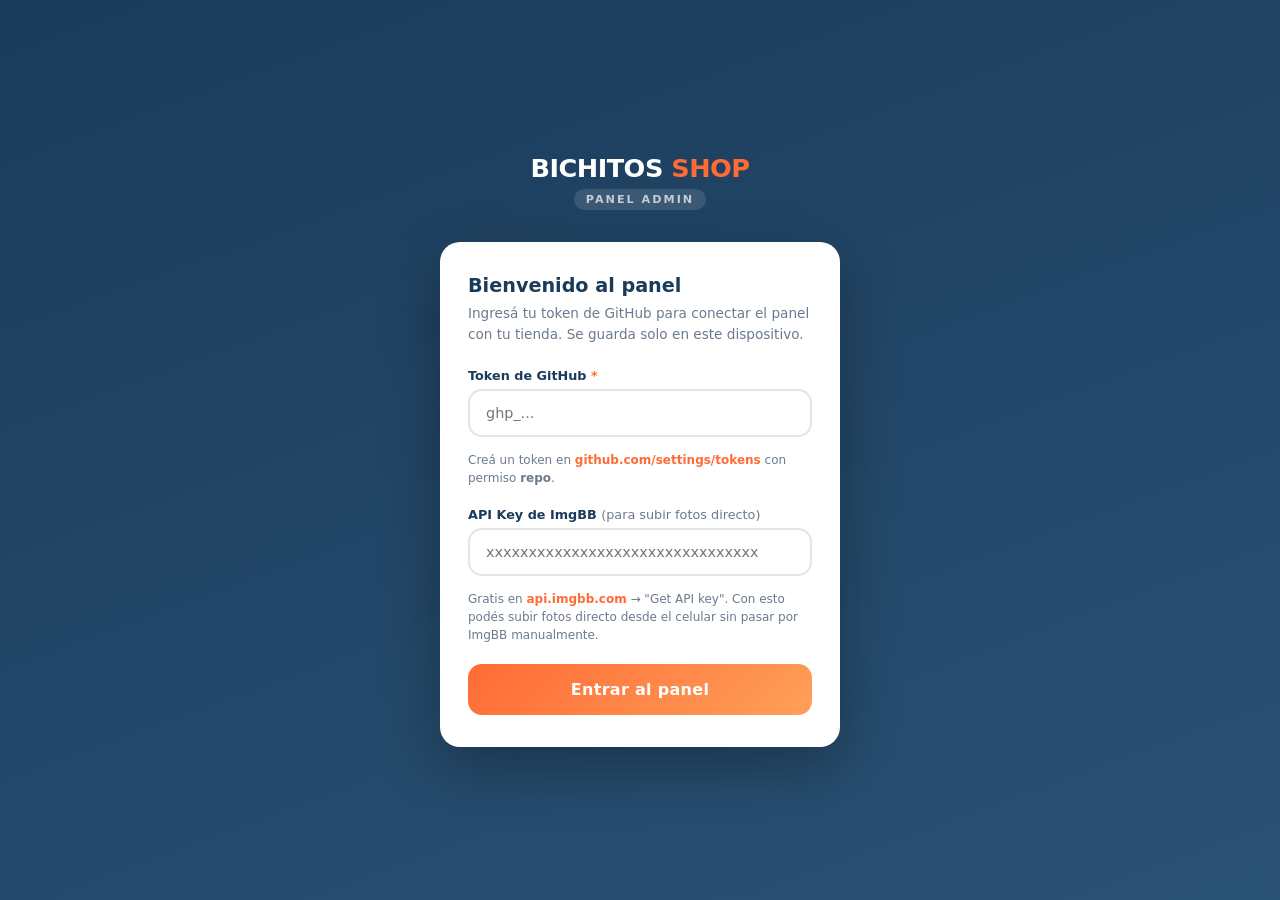
==== commit 3d6091c7: "feat: subida de fotos directa en admin + detección de link incorrecto ImgBB - Botón 'Subir foto' sub" ====
--- a/admin/index.html
+++ b/admin/index.html
@@ -452,9 +452,37 @@
   display: flex; align-items: center; justify-content: center;
   font-size: 2rem;
   flex-shrink: 0;
-}
-.img-url-info { flex: 1; font-size: .8rem; color: var(--gray); line-height: 1.5; }
+  cursor: pointer;
+  border: 2px dashed rgba(27,59,90,0.15);
+  transition: border-color .2s, background .2s;
+}
+.img-preview-placeholder:hover { border-color: var(--orange); background: #fff3ee; }
+.img-preview-side { flex: 1; display: flex; flex-direction: column; gap: 8px; }
+.img-url-info { font-size: .78rem; color: var(--gray); line-height: 1.4; }
 .img-url-info a { color: var(--orange); font-weight: 600; }
+.btn-upload-img {
+  display: flex; align-items: center; gap: 7px;
+  background: linear-gradient(135deg, var(--teal), #5dd8cc);
+  color: #fff;
+  border-radius: 10px;
+  padding: 9px 14px;
+  font-size: .82rem; font-weight: 800;
+  transition: opacity .15s;
+  width: fit-content;
+}
+.btn-upload-img:active { opacity: .8; }
+.btn-upload-img.loading { opacity: .6; pointer-events: none; }
+.img-warn {
+  background: #fff3cd;
+  color: #856404;
+  border-radius: 8px;
+  padding: 8px 12px;
+  font-size: .78rem;
+  font-weight: 600;
+  line-height: 1.4;
+  display: none;
+}
+.img-warn.visible { display: block; }
 
 /* Campos del formulario */
 .field-group { display: flex; flex-direction: column; gap: 4px; }
@@ -654,11 +682,19 @@
     <p>Ingresá tu token de GitHub para conectar el panel con tu tienda. Se guarda solo en este dispositivo.</p>
 
     <div class="setup-step">
-      <label class="setup-label" for="tokenInput">Token de GitHub</label>
+      <label class="setup-label" for="tokenInput">Token de GitHub <span style="color:var(--orange)">*</span></label>
       <input class="setup-input" type="password" id="tokenInput" placeholder="ghp_..." autocomplete="off" />
       <div class="setup-hint">
         Creá un token en <a href="https://github.com/settings/tokens/new" target="_blank">github.com/settings/tokens</a> con permiso <strong>repo</strong>.
-        Solo vos y los admins que autoricés van a tenerlo.
+      </div>
+    </div>
+
+    <div class="setup-step">
+      <label class="setup-label" for="imgbbInput">API Key de ImgBB <span style="color:var(--gray);font-weight:400">(para subir fotos directo)</span></label>
+      <input class="setup-input" type="text" id="imgbbInput" placeholder="xxxxxxxxxxxxxxxxxxxxxxxxxxxxxxxx" autocomplete="off" />
+      <div class="setup-hint">
+        Gratis en <a href="https://api.imgbb.com" target="_blank">api.imgbb.com</a> → "Get API key".
+        Con esto podés subir fotos directo desde el celular sin pasar por ImgBB manualmente.
       </div>
     </div>
 
@@ -736,17 +772,24 @@
       <input type="hidden" id="fId" />
 
       <!-- Imagen -->
+      <input type="file" id="fileInput" accept="image/*" style="display:none" />
       <div class="img-preview-wrap">
-        <div class="img-preview-placeholder" id="imgPlaceholder">🐾</div>
+        <div class="img-preview-placeholder" id="imgPlaceholder" title="Tocar para subir foto">📷</div>
         <img class="img-preview" id="imgPreview" src="" alt="" hidden />
-        <div class="img-url-info">
-          <strong>Foto del producto</strong><br>
-          Subí tu imagen a <a href="https://imgbb.com" target="_blank">imgbb.com</a>, copiá el enlace directo y pegalo abajo.
+        <div class="img-preview-side">
+          <button class="btn-upload-img" id="btnUpload">
+            <svg width="14" height="14" viewBox="0 0 24 24" fill="none" stroke="currentColor" stroke-width="2.5"><path d="M21 15v4a2 2 0 01-2 2H5a2 2 0 01-2-2v-4"/><polyline points="17 8 12 3 7 8"/><line x1="12" y1="3" x2="12" y2="15"/></svg>
+            Subir foto
+          </button>
+          <div class="img-url-info">O pegá el link directo abajo<br><span style="opacity:.7">(<strong>i.ibb.co/…</strong>, no ibb.co/…)</span></div>
         </div>
       </div>
+      <div class="img-warn" id="imgWarn">
+        ⚠️ Ese link es la <strong>página</strong> de ImgBB, no la imagen. Usá el botón "Subir foto" arriba, o en ImgBB copiá el <strong>Enlace directo</strong> (empieza con <strong>i.ibb.co</strong>).
+      </div>
 
       <div class="field-group">
-        <label class="field-label" for="fImagen">URL de la imagen (ImgBB)</label>
+        <label class="field-label" for="fImagen">URL de la imagen</label>
         <input class="field-input" type="url" id="fImagen" placeholder="https://i.ibb.co/..." />
       </div>
 
@@ -890,11 +933,12 @@
 const GITHUB_BRANCH = 'main';
 const FILE_PATH     = 'productos.json';
 
-let token       = '';
-let productos   = [];
-let fileSha     = '';
+let token         = '';
+let imgbbKey      = '';
+let productos     = [];
+let fileSha       = '';
 let hayPendientes = false;
-let editingId   = null;
+let editingId     = null;
 let confirmCallback = null;
 
 // ===== UTILIDADES =====
@@ -1124,13 +1168,82 @@
 function actualizarPreviewImagen(url) {
   const img  = $('imgPreview');
   const ph   = $('imgPlaceholder');
-  if (url && url.startsWith('http')) {
-    img.src = url;
-    img.hidden = false;
-    ph.style.display = 'none';
+  const warn = $('imgWarn');
+
+  img.onload  = null;
+  img.onerror = null;
+
+  const urlLimpia = (url || '').trim();
+
+  // Detectar link de página ImgBB (ibb.co) vs link directo (i.ibb.co)
+  const esUrlPaginaImgBB = /^https?:\/\/ibb\.co\//.test(urlLimpia);
+  warn.classList.toggle('visible', esUrlPaginaImgBB);
+
+  if (urlLimpia && !esUrlPaginaImgBB && (urlLimpia.startsWith('http://') || urlLimpia.startsWith('https://'))) {
+    ph.style.display = 'flex';
+    ph.textContent   = '⏳';
+    img.hidden = true;
+
+    img.onload = () => {
+      img.hidden = false;
+      ph.style.display = 'none';
+    };
+    img.onerror = () => {
+      img.hidden = true;
+      ph.style.display = 'flex';
+      ph.textContent = '❌';
+      setTimeout(() => { ph.textContent = '📷'; }, 2000);
+    };
+    img.src = urlLimpia;
   } else {
     img.hidden = true;
+    img.src = '';
     ph.style.display = 'flex';
+    if (!esUrlPaginaImgBB) ph.textContent = '📷';
+  }
+}
+
+// ===== SUBIR IMAGEN A IMGBB =====
+async function subirImagenImgBB(file) {
+  if (!imgbbKey) {
+    toast('Para subir fotos necesitás configurar tu API key de ImgBB. Salí y volvé a entrar para configurarla.', 'error', 5000);
+    return;
+  }
+  const btn = $('btnUpload');
+  btn.classList.add('loading');
+  btn.querySelector('span') && (btn.querySelector('span').textContent = 'Subiendo...');
+  const labelOriginal = btn.innerHTML;
+  btn.innerHTML = '<svg width="14" height="14" viewBox="0 0 24 24" fill="none" stroke="currentColor" stroke-width="2.5" style="animation:spin .7s linear infinite"><path d="M21 12a9 9 0 11-18 0 9 9 0 0118 0"/></svg> Subiendo...';
+
+  try {
+    const reader = new FileReader();
+    const base64 = await new Promise((res, rej) => {
+      reader.onload = e => res(e.target.result.split(',')[1]);
+      reader.onerror = rej;
+      reader.readAsDataURL(file);
+    });
+    const form = new FormData();
+    form.append('key', imgbbKey);
+    form.append('image', base64);
+    form.append('name', file.name.replace(/\.[^.]+$/, ''));
+
+    const resp = await fetch('https://api.imgbb.com/1/upload', { method: 'POST', body: form });
+    const data = await resp.json();
+
+    if (data.success) {
+      const directUrl = data.data.display_url || data.data.url;
+      $('fImagen').value = directUrl;
+      actualizarPreviewImagen(directUrl);
+      toast('Foto subida correctamente', 'success');
+    } else {
+      throw new Error(data.error?.message || 'Error al subir');
+    }
+  } catch (err) {
+    toast('No se pudo subir la foto: ' + err.message, 'error', 4000);
+    ph.textContent = '📷';
+  } finally {
+    btn.classList.remove('loading');
+    btn.innerHTML = '<svg width="14" height="14" viewBox="0 0 24 24" fill="none" stroke="currentColor" stroke-width="2.5"><path d="M21 15v4a2 2 0 01-2 2H5a2 2 0 01-2-2v-4"/><polyline points="17 8 12 3 7 8"/><line x1="12" y1="3" x2="12" y2="15"/></svg> Subir foto';
   }
 }
 
@@ -1189,8 +1302,9 @@
 }
 
 async function intentarLogin() {
-  const tk = $('tokenInput').value.trim();
-  if (!tk) { toast('Ingresá tu token', 'error'); return; }
+  const tk   = $('tokenInput').value.trim();
+  const ikey = $('imgbbInput').value.trim();
+  if (!tk) { toast('Ingresá tu token de GitHub', 'error'); return; }
   const btn = $('btnSetup');
   btn.textContent = 'Verificando...';
   btn.style.opacity = '.7';
@@ -1201,8 +1315,10 @@
     $('setupError').style.display = 'block';
     return;
   }
-  token = tk;
+  token    = tk;
+  imgbbKey = ikey;
   localStorage.setItem('bichitos_admin_token', tk);
+  if (ikey) localStorage.setItem('bichitos_imgbb_key', ikey);
   $('setup').hidden = true;
   $('app').hidden = false;
   cargarDesdeGitHub();
@@ -1211,12 +1327,17 @@
 // ===== EVENTS =====
 document.addEventListener('DOMContentLoaded', () => {
   // Auto-login si hay token guardado
-  const saved = localStorage.getItem('bichitos_admin_token');
+  const saved    = localStorage.getItem('bichitos_admin_token');
+  const savedKey = localStorage.getItem('bichitos_imgbb_key');
   if (saved) {
-    token = saved;
+    token    = saved;
+    imgbbKey = savedKey || '';
     $('setup').hidden = true;
     $('app').hidden = false;
     cargarDesdeGitHub();
+  } else {
+    // Pre-llenar si ya existen
+    if (savedKey) $('imgbbInput').value = savedKey;
   }
 
   // Setup
@@ -1283,6 +1404,15 @@
   // Preview imagen en tiempo real
   $('fImagen').addEventListener('input', e => actualizarPreviewImagen(e.target.value.trim()));
 
+  // Botón subir foto → abre file picker
+  $('btnUpload').addEventListener('click', () => $('fileInput').click());
+  $('imgPlaceholder').addEventListener('click', () => $('fileInput').click());
+  $('fileInput').addEventListener('change', e => {
+    const file = e.target.files[0];
+    if (file) subirImagenImgBB(file);
+    e.target.value = ''; // reset para poder subir el mismo archivo dos veces
+  });
+
   // Agotado toggle sincroniza stock
   $('tAgotado').addEventListener('change', e => {
     if (e.target.checked) { $('fStock').value = 0; $('fStock').disabled = true; }
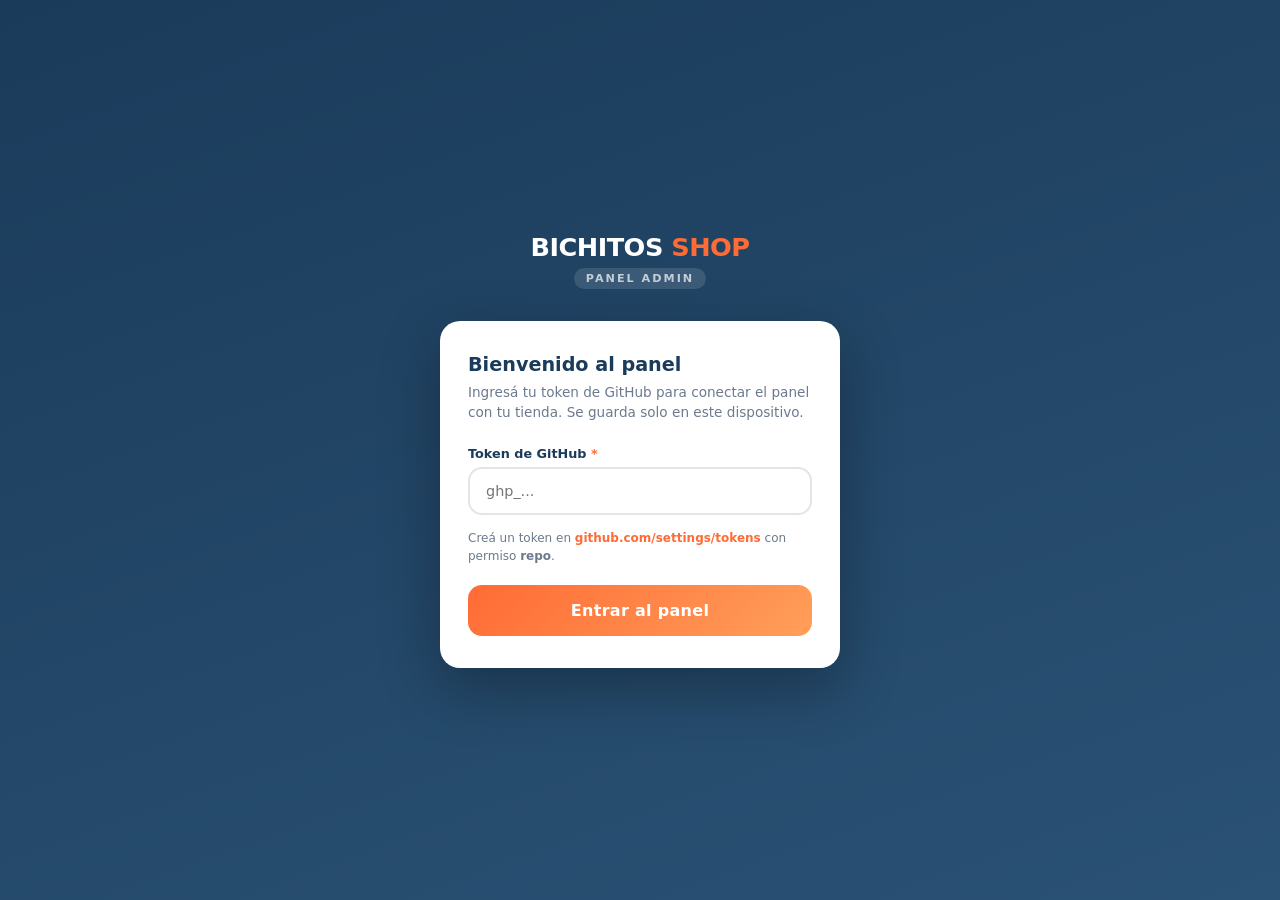
==== commit fdffc3cf: "feat: subida de fotos directo al repo GitHub, sin APIs externas Elimina dependencia de ImgBB API. La" ====
--- a/admin/index.html
+++ b/admin/index.html
@@ -689,15 +689,6 @@
       </div>
     </div>
 
-    <div class="setup-step">
-      <label class="setup-label" for="imgbbInput">API Key de ImgBB <span style="color:var(--gray);font-weight:400">(para subir fotos directo)</span></label>
-      <input class="setup-input" type="text" id="imgbbInput" placeholder="xxxxxxxxxxxxxxxxxxxxxxxxxxxxxxxx" autocomplete="off" />
-      <div class="setup-hint">
-        Gratis en <a href="https://api.imgbb.com" target="_blank">api.imgbb.com</a> → "Get API key".
-        Con esto podés subir fotos directo desde el celular sin pasar por ImgBB manualmente.
-      </div>
-    </div>
-
     <button class="btn-setup" id="btnSetup">Entrar al panel</button>
     <div class="setup-error" id="setupError">Token incorrecto o sin permisos. Chequeá que tenga acceso al repo.</div>
   </div>
@@ -781,16 +772,16 @@
             <svg width="14" height="14" viewBox="0 0 24 24" fill="none" stroke="currentColor" stroke-width="2.5"><path d="M21 15v4a2 2 0 01-2 2H5a2 2 0 01-2-2v-4"/><polyline points="17 8 12 3 7 8"/><line x1="12" y1="3" x2="12" y2="15"/></svg>
             Subir foto
           </button>
-          <div class="img-url-info">O pegá el link directo abajo<br><span style="opacity:.7">(<strong>i.ibb.co/…</strong>, no ibb.co/…)</span></div>
+          <div class="img-url-info">La foto se sube automáticamente a tu sitio.<br><span style="opacity:.7">O pegá una URL externa abajo.</span></div>
         </div>
       </div>
       <div class="img-warn" id="imgWarn">
-        ⚠️ Ese link es la <strong>página</strong> de ImgBB, no la imagen. Usá el botón "Subir foto" arriba, o en ImgBB copiá el <strong>Enlace directo</strong> (empieza con <strong>i.ibb.co</strong>).
+        ⚠️ Ese link es la <strong>página</strong> de ImgBB, no la imagen directa. Usá el botón <strong>Subir foto</strong> arriba para subir automático.
       </div>
 
       <div class="field-group">
-        <label class="field-label" for="fImagen">URL de la imagen</label>
-        <input class="field-input" type="url" id="fImagen" placeholder="https://i.ibb.co/..." />
+        <label class="field-label" for="fImagen">URL de la imagen <span style="font-weight:400;color:var(--gray)">(se llena automático al subir)</span></label>
+        <input class="field-input" type="url" id="fImagen" placeholder="https://..." />
       </div>
 
       <!-- Nombre -->
@@ -1203,47 +1194,86 @@
   }
 }
 
-// ===== SUBIR IMAGEN A IMGBB =====
-async function subirImagenImgBB(file) {
-  if (!imgbbKey) {
-    toast('Para subir fotos necesitás configurar tu API key de ImgBB. Salí y volvé a entrar para configurarla.', 'error', 5000);
-    return;
-  }
+// ===== SUBIR IMAGEN AL REPO DE GITHUB =====
+// La foto se comprime, se sube al repo y la URL queda en GitHub Pages.
+// No necesita ninguna API key extra — usa el mismo token de GitHub.
+
+function comprimirImagen(file, maxPx = 900, calidad = 0.82) {
+  return new Promise(resolve => {
+    const img = new Image();
+    const url = URL.createObjectURL(file);
+    img.onload = () => {
+      let w = img.width, h = img.height;
+      if (w > maxPx || h > maxPx) {
+        if (w >= h) { h = Math.round(h * maxPx / w); w = maxPx; }
+        else        { w = Math.round(w * maxPx / h); h = maxPx; }
+      }
+      const c = document.createElement('canvas');
+      c.width = w; c.height = h;
+      c.getContext('2d').drawImage(img, 0, 0, w, h);
+      URL.revokeObjectURL(url);
+      c.toBlob(resolve, 'image/jpeg', calidad);
+    };
+    img.src = url;
+  });
+}
+
+function blobABase64(blob) {
+  return new Promise(resolve => {
+    const r = new FileReader();
+    r.onload = e => resolve(e.target.result.split(',')[1]);
+    r.readAsDataURL(blob);
+  });
+}
+
+async function subirImagenGitHub(file) {
   const btn = $('btnUpload');
+  const ph  = $('imgPlaceholder');
+  const ICONO_ORIGINAL = btn.innerHTML;
+  btn.innerHTML = '<svg width="14" height="14" viewBox="0 0 24 24" fill="none" stroke="currentColor" stroke-width="2.5" style="animation:spin .7s linear infinite"><circle cx="12" cy="12" r="10"/></svg> Subiendo...';
   btn.classList.add('loading');
-  btn.querySelector('span') && (btn.querySelector('span').textContent = 'Subiendo...');
-  const labelOriginal = btn.innerHTML;
-  btn.innerHTML = '<svg width="14" height="14" viewBox="0 0 24 24" fill="none" stroke="currentColor" stroke-width="2.5" style="animation:spin .7s linear infinite"><path d="M21 12a9 9 0 11-18 0 9 9 0 0118 0"/></svg> Subiendo...';
+  ph.textContent = '⏳';
 
   try {
-    const reader = new FileReader();
-    const base64 = await new Promise((res, rej) => {
-      reader.onload = e => res(e.target.result.split(',')[1]);
-      reader.onerror = rej;
-      reader.readAsDataURL(file);
-    });
-    const form = new FormData();
-    form.append('key', imgbbKey);
-    form.append('image', base64);
-    form.append('name', file.name.replace(/\.[^.]+$/, ''));
-
-    const resp = await fetch('https://api.imgbb.com/1/upload', { method: 'POST', body: form });
-    const data = await resp.json();
-
-    if (data.success) {
-      const directUrl = data.data.display_url || data.data.url;
-      $('fImagen').value = directUrl;
-      actualizarPreviewImagen(directUrl);
-      toast('Foto subida correctamente', 'success');
-    } else {
-      throw new Error(data.error?.message || 'Error al subir');
+    // 1. Comprimir (max 900px, JPEG 82%) — queda bien por debajo de 1MB
+    const blob   = await comprimirImagen(file, 900, 0.82);
+    const base64 = await blobABase64(blob);
+
+    // 2. Nombre de archivo único
+    const ts       = Date.now();
+    const filename = `prod_${ts}.jpg`;
+    const ghPath   = `images/productos/${filename}`;
+
+    // 3. Verificar si ya existe (para obtener SHA si hay que reemplazar)
+    let sha;
+    const check = await ghFetch(ghPath);
+    if (check.ok) { const d = await check.json(); sha = d.sha; }
+
+    // 4. Subir al repo
+    const body = {
+      message: `Imagen de producto: ${filename}`,
+      content: base64,
+      branch:  GITHUB_BRANCH,
+      ...(sha ? { sha } : {})
+    };
+    const res = await ghFetch(ghPath, { method: 'PUT', body: JSON.stringify(body) });
+    if (!res.ok) {
+      const err = await res.json();
+      throw new Error(err.message || `GitHub ${res.status}`);
     }
+
+    // 5. URL pública en GitHub Pages
+    const imageUrl = `https://${GITHUB_OWNER}.github.io/${GITHUB_REPO}/${ghPath}`;
+    $('fImagen').value = imageUrl;
+    actualizarPreviewImagen(imageUrl);
+    toast('Foto subida. La tienda la mostrará en ~1 min.', 'success', 4000);
+
   } catch (err) {
-    toast('No se pudo subir la foto: ' + err.message, 'error', 4000);
     ph.textContent = '📷';
+    toast('No se pudo subir: ' + err.message, 'error', 5000);
   } finally {
     btn.classList.remove('loading');
-    btn.innerHTML = '<svg width="14" height="14" viewBox="0 0 24 24" fill="none" stroke="currentColor" stroke-width="2.5"><path d="M21 15v4a2 2 0 01-2 2H5a2 2 0 01-2-2v-4"/><polyline points="17 8 12 3 7 8"/><line x1="12" y1="3" x2="12" y2="15"/></svg> Subir foto';
+    btn.innerHTML = ICONO_ORIGINAL;
   }
 }
 
@@ -1302,8 +1332,7 @@
 }
 
 async function intentarLogin() {
-  const tk   = $('tokenInput').value.trim();
-  const ikey = $('imgbbInput').value.trim();
+  const tk = $('tokenInput').value.trim();
   if (!tk) { toast('Ingresá tu token de GitHub', 'error'); return; }
   const btn = $('btnSetup');
   btn.textContent = 'Verificando...';
@@ -1315,10 +1344,8 @@
     $('setupError').style.display = 'block';
     return;
   }
-  token    = tk;
-  imgbbKey = ikey;
+  token = tk;
   localStorage.setItem('bichitos_admin_token', tk);
-  if (ikey) localStorage.setItem('bichitos_imgbb_key', ikey);
   $('setup').hidden = true;
   $('app').hidden = false;
   cargarDesdeGitHub();
@@ -1327,17 +1354,12 @@
 // ===== EVENTS =====
 document.addEventListener('DOMContentLoaded', () => {
   // Auto-login si hay token guardado
-  const saved    = localStorage.getItem('bichitos_admin_token');
-  const savedKey = localStorage.getItem('bichitos_imgbb_key');
+  const saved = localStorage.getItem('bichitos_admin_token');
   if (saved) {
-    token    = saved;
-    imgbbKey = savedKey || '';
+    token = saved;
     $('setup').hidden = true;
     $('app').hidden = false;
     cargarDesdeGitHub();
-  } else {
-    // Pre-llenar si ya existen
-    if (savedKey) $('imgbbInput').value = savedKey;
   }
 
   // Setup
@@ -1409,8 +1431,8 @@
   $('imgPlaceholder').addEventListener('click', () => $('fileInput').click());
   $('fileInput').addEventListener('change', e => {
     const file = e.target.files[0];
-    if (file) subirImagenImgBB(file);
-    e.target.value = ''; // reset para poder subir el mismo archivo dos veces
+    if (file) subirImagenGitHub(file);
+    e.target.value = '';
   });
 
   // Agotado toggle sincroniza stock
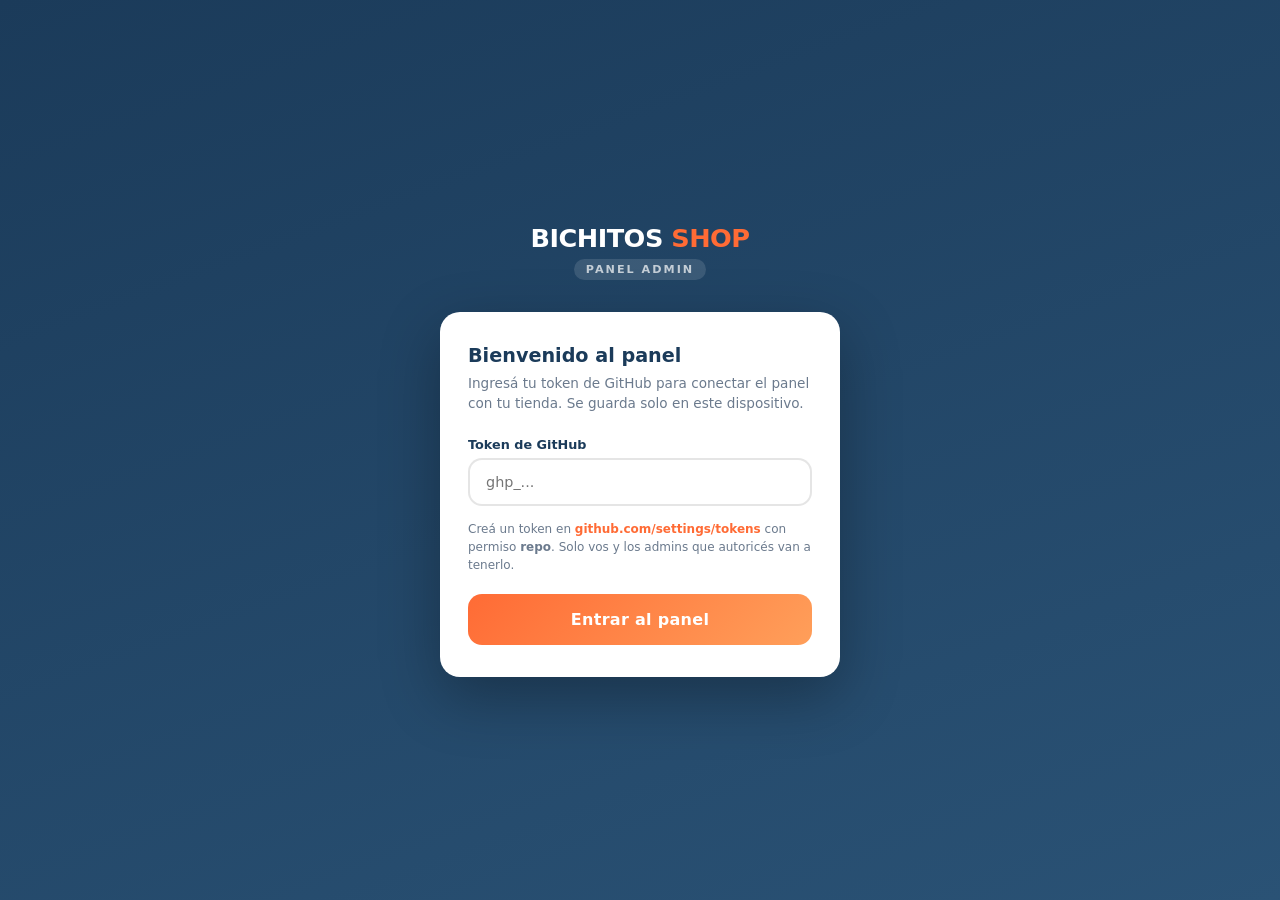
==== commit 2316bb4a: "Revert: versión antigua con panel admin, categorías perros/gatos y carrusel de marcas" ====
--- a/admin/index.html
+++ b/admin/index.html
@@ -452,37 +452,9 @@
   display: flex; align-items: center; justify-content: center;
   font-size: 2rem;
   flex-shrink: 0;
-  cursor: pointer;
-  border: 2px dashed rgba(27,59,90,0.15);
-  transition: border-color .2s, background .2s;
-}
-.img-preview-placeholder:hover { border-color: var(--orange); background: #fff3ee; }
-.img-preview-side { flex: 1; display: flex; flex-direction: column; gap: 8px; }
-.img-url-info { font-size: .78rem; color: var(--gray); line-height: 1.4; }
+}
+.img-url-info { flex: 1; font-size: .8rem; color: var(--gray); line-height: 1.5; }
 .img-url-info a { color: var(--orange); font-weight: 600; }
-.btn-upload-img {
-  display: flex; align-items: center; gap: 7px;
-  background: linear-gradient(135deg, var(--teal), #5dd8cc);
-  color: #fff;
-  border-radius: 10px;
-  padding: 9px 14px;
-  font-size: .82rem; font-weight: 800;
-  transition: opacity .15s;
-  width: fit-content;
-}
-.btn-upload-img:active { opacity: .8; }
-.btn-upload-img.loading { opacity: .6; pointer-events: none; }
-.img-warn {
-  background: #fff3cd;
-  color: #856404;
-  border-radius: 8px;
-  padding: 8px 12px;
-  font-size: .78rem;
-  font-weight: 600;
-  line-height: 1.4;
-  display: none;
-}
-.img-warn.visible { display: block; }
 
 /* Campos del formulario */
 .field-group { display: flex; flex-direction: column; gap: 4px; }
@@ -682,10 +654,11 @@
     <p>Ingresá tu token de GitHub para conectar el panel con tu tienda. Se guarda solo en este dispositivo.</p>
 
     <div class="setup-step">
-      <label class="setup-label" for="tokenInput">Token de GitHub <span style="color:var(--orange)">*</span></label>
+      <label class="setup-label" for="tokenInput">Token de GitHub</label>
       <input class="setup-input" type="password" id="tokenInput" placeholder="ghp_..." autocomplete="off" />
       <div class="setup-hint">
         Creá un token en <a href="https://github.com/settings/tokens/new" target="_blank">github.com/settings/tokens</a> con permiso <strong>repo</strong>.
+        Solo vos y los admins que autoricés van a tenerlo.
       </div>
     </div>
 
@@ -763,25 +736,18 @@
       <input type="hidden" id="fId" />
 
       <!-- Imagen -->
-      <input type="file" id="fileInput" accept="image/*" style="display:none" />
       <div class="img-preview-wrap">
-        <div class="img-preview-placeholder" id="imgPlaceholder" title="Tocar para subir foto">📷</div>
+        <div class="img-preview-placeholder" id="imgPlaceholder">🐾</div>
         <img class="img-preview" id="imgPreview" src="" alt="" hidden />
-        <div class="img-preview-side">
-          <button class="btn-upload-img" id="btnUpload">
-            <svg width="14" height="14" viewBox="0 0 24 24" fill="none" stroke="currentColor" stroke-width="2.5"><path d="M21 15v4a2 2 0 01-2 2H5a2 2 0 01-2-2v-4"/><polyline points="17 8 12 3 7 8"/><line x1="12" y1="3" x2="12" y2="15"/></svg>
-            Subir foto
-          </button>
-          <div class="img-url-info">La foto se sube automáticamente a tu sitio.<br><span style="opacity:.7">O pegá una URL externa abajo.</span></div>
+        <div class="img-url-info">
+          <strong>Foto del producto</strong><br>
+          Subí tu imagen a <a href="https://imgbb.com" target="_blank">imgbb.com</a>, copiá el enlace directo y pegalo abajo.
         </div>
       </div>
-      <div class="img-warn" id="imgWarn">
-        ⚠️ Ese link es la <strong>página</strong> de ImgBB, no la imagen directa. Usá el botón <strong>Subir foto</strong> arriba para subir automático.
-      </div>
 
       <div class="field-group">
-        <label class="field-label" for="fImagen">URL de la imagen <span style="font-weight:400;color:var(--gray)">(se llena automático al subir)</span></label>
-        <input class="field-input" type="url" id="fImagen" placeholder="https://..." />
+        <label class="field-label" for="fImagen">URL de la imagen (ImgBB)</label>
+        <input class="field-input" type="url" id="fImagen" placeholder="https://i.ibb.co/..." />
       </div>
 
       <!-- Nombre -->
@@ -924,12 +890,11 @@
 const GITHUB_BRANCH = 'main';
 const FILE_PATH     = 'productos.json';
 
-let token         = '';
-let imgbbKey      = '';
-let productos     = [];
-let fileSha       = '';
+let token       = '';
+let productos   = [];
+let fileSha     = '';
 let hayPendientes = false;
-let editingId     = null;
+let editingId   = null;
 let confirmCallback = null;
 
 // ===== UTILIDADES =====
@@ -1159,121 +1124,13 @@
 function actualizarPreviewImagen(url) {
   const img  = $('imgPreview');
   const ph   = $('imgPlaceholder');
-  const warn = $('imgWarn');
-
-  img.onload  = null;
-  img.onerror = null;
-
-  const urlLimpia = (url || '').trim();
-
-  // Detectar link de página ImgBB (ibb.co) vs link directo (i.ibb.co)
-  const esUrlPaginaImgBB = /^https?:\/\/ibb\.co\//.test(urlLimpia);
-  warn.classList.toggle('visible', esUrlPaginaImgBB);
-
-  if (urlLimpia && !esUrlPaginaImgBB && (urlLimpia.startsWith('http://') || urlLimpia.startsWith('https://'))) {
-    ph.style.display = 'flex';
-    ph.textContent   = '⏳';
-    img.hidden = true;
-
-    img.onload = () => {
-      img.hidden = false;
-      ph.style.display = 'none';
-    };
-    img.onerror = () => {
-      img.hidden = true;
-      ph.style.display = 'flex';
-      ph.textContent = '❌';
-      setTimeout(() => { ph.textContent = '📷'; }, 2000);
-    };
-    img.src = urlLimpia;
+  if (url && url.startsWith('http')) {
+    img.src = url;
+    img.hidden = false;
+    ph.style.display = 'none';
   } else {
     img.hidden = true;
-    img.src = '';
     ph.style.display = 'flex';
-    if (!esUrlPaginaImgBB) ph.textContent = '📷';
-  }
-}
-
-// ===== SUBIR IMAGEN AL REPO DE GITHUB =====
-// La foto se comprime, se sube al repo y la URL queda en GitHub Pages.
-// No necesita ninguna API key extra — usa el mismo token de GitHub.
-
-function comprimirImagen(file, maxPx = 900, calidad = 0.82) {
-  return new Promise(resolve => {
-    const img = new Image();
-    const url = URL.createObjectURL(file);
-    img.onload = () => {
-      let w = img.width, h = img.height;
-      if (w > maxPx || h > maxPx) {
-        if (w >= h) { h = Math.round(h * maxPx / w); w = maxPx; }
-        else        { w = Math.round(w * maxPx / h); h = maxPx; }
-      }
-      const c = document.createElement('canvas');
-      c.width = w; c.height = h;
-      c.getContext('2d').drawImage(img, 0, 0, w, h);
-      URL.revokeObjectURL(url);
-      c.toBlob(resolve, 'image/jpeg', calidad);
-    };
-    img.src = url;
-  });
-}
-
-function blobABase64(blob) {
-  return new Promise(resolve => {
-    const r = new FileReader();
-    r.onload = e => resolve(e.target.result.split(',')[1]);
-    r.readAsDataURL(blob);
-  });
-}
-
-async function subirImagenGitHub(file) {
-  const btn = $('btnUpload');
-  const ph  = $('imgPlaceholder');
-  const ICONO_ORIGINAL = btn.innerHTML;
-  btn.innerHTML = '<svg width="14" height="14" viewBox="0 0 24 24" fill="none" stroke="currentColor" stroke-width="2.5" style="animation:spin .7s linear infinite"><circle cx="12" cy="12" r="10"/></svg> Subiendo...';
-  btn.classList.add('loading');
-  ph.textContent = '⏳';
-
-  try {
-    // 1. Comprimir (max 900px, JPEG 82%) — queda bien por debajo de 1MB
-    const blob   = await comprimirImagen(file, 900, 0.82);
-    const base64 = await blobABase64(blob);
-
-    // 2. Nombre de archivo único
-    const ts       = Date.now();
-    const filename = `prod_${ts}.jpg`;
-    const ghPath   = `images/productos/${filename}`;
-
-    // 3. Verificar si ya existe (para obtener SHA si hay que reemplazar)
-    let sha;
-    const check = await ghFetch(ghPath);
-    if (check.ok) { const d = await check.json(); sha = d.sha; }
-
-    // 4. Subir al repo
-    const body = {
-      message: `Imagen de producto: ${filename}`,
-      content: base64,
-      branch:  GITHUB_BRANCH,
-      ...(sha ? { sha } : {})
-    };
-    const res = await ghFetch(ghPath, { method: 'PUT', body: JSON.stringify(body) });
-    if (!res.ok) {
-      const err = await res.json();
-      throw new Error(err.message || `GitHub ${res.status}`);
-    }
-
-    // 5. URL pública en GitHub Pages
-    const imageUrl = `https://${GITHUB_OWNER}.github.io/${GITHUB_REPO}/${ghPath}`;
-    $('fImagen').value = imageUrl;
-    actualizarPreviewImagen(imageUrl);
-    toast('Foto subida. La tienda la mostrará en ~1 min.', 'success', 4000);
-
-  } catch (err) {
-    ph.textContent = '📷';
-    toast('No se pudo subir: ' + err.message, 'error', 5000);
-  } finally {
-    btn.classList.remove('loading');
-    btn.innerHTML = ICONO_ORIGINAL;
   }
 }
 
@@ -1333,7 +1190,7 @@
 
 async function intentarLogin() {
   const tk = $('tokenInput').value.trim();
-  if (!tk) { toast('Ingresá tu token de GitHub', 'error'); return; }
+  if (!tk) { toast('Ingresá tu token', 'error'); return; }
   const btn = $('btnSetup');
   btn.textContent = 'Verificando...';
   btn.style.opacity = '.7';
@@ -1426,15 +1283,6 @@
   // Preview imagen en tiempo real
   $('fImagen').addEventListener('input', e => actualizarPreviewImagen(e.target.value.trim()));
 
-  // Botón subir foto → abre file picker
-  $('btnUpload').addEventListener('click', () => $('fileInput').click());
-  $('imgPlaceholder').addEventListener('click', () => $('fileInput').click());
-  $('fileInput').addEventListener('change', e => {
-    const file = e.target.files[0];
-    if (file) subirImagenGitHub(file);
-    e.target.value = '';
-  });
-
   // Agotado toggle sincroniza stock
   $('tAgotado').addEventListener('change', e => {
     if (e.target.checked) { $('fStock').value = 0; $('fStock').disabled = true; }
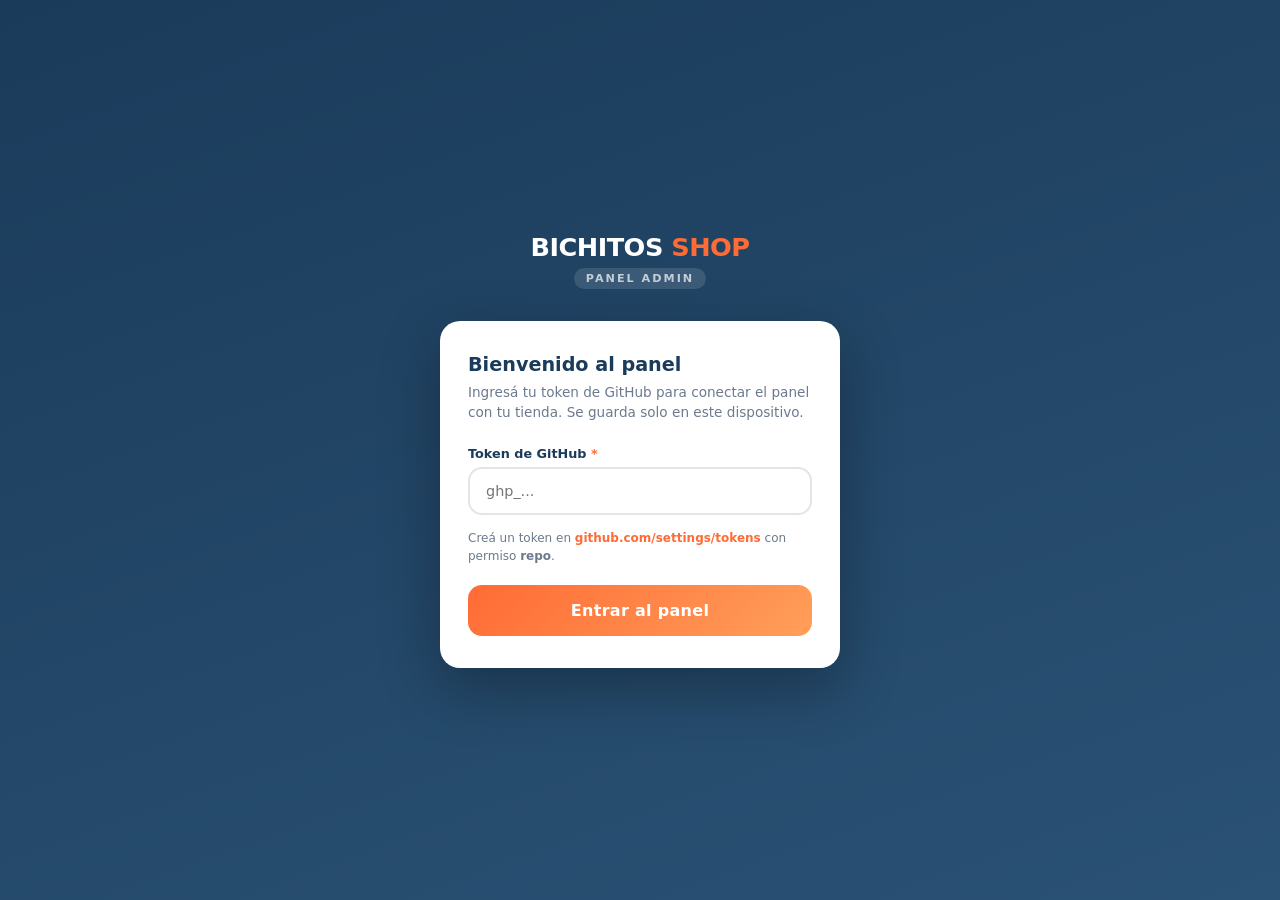
==== commit ee4086eb: "Revert: versión con panel admin, subida de imágenes, categorías perros/gatos casita y carrusel de ma" ====
--- a/admin/index.html
+++ b/admin/index.html
@@ -452,9 +452,37 @@
   display: flex; align-items: center; justify-content: center;
   font-size: 2rem;
   flex-shrink: 0;
-}
-.img-url-info { flex: 1; font-size: .8rem; color: var(--gray); line-height: 1.5; }
+  cursor: pointer;
+  border: 2px dashed rgba(27,59,90,0.15);
+  transition: border-color .2s, background .2s;
+}
+.img-preview-placeholder:hover { border-color: var(--orange); background: #fff3ee; }
+.img-preview-side { flex: 1; display: flex; flex-direction: column; gap: 8px; }
+.img-url-info { font-size: .78rem; color: var(--gray); line-height: 1.4; }
 .img-url-info a { color: var(--orange); font-weight: 600; }
+.btn-upload-img {
+  display: flex; align-items: center; gap: 7px;
+  background: linear-gradient(135deg, var(--teal), #5dd8cc);
+  color: #fff;
+  border-radius: 10px;
+  padding: 9px 14px;
+  font-size: .82rem; font-weight: 800;
+  transition: opacity .15s;
+  width: fit-content;
+}
+.btn-upload-img:active { opacity: .8; }
+.btn-upload-img.loading { opacity: .6; pointer-events: none; }
+.img-warn {
+  background: #fff3cd;
+  color: #856404;
+  border-radius: 8px;
+  padding: 8px 12px;
+  font-size: .78rem;
+  font-weight: 600;
+  line-height: 1.4;
+  display: none;
+}
+.img-warn.visible { display: block; }
 
 /* Campos del formulario */
 .field-group { display: flex; flex-direction: column; gap: 4px; }
@@ -654,11 +682,10 @@
     <p>Ingresá tu token de GitHub para conectar el panel con tu tienda. Se guarda solo en este dispositivo.</p>
 
     <div class="setup-step">
-      <label class="setup-label" for="tokenInput">Token de GitHub</label>
+      <label class="setup-label" for="tokenInput">Token de GitHub <span style="color:var(--orange)">*</span></label>
       <input class="setup-input" type="password" id="tokenInput" placeholder="ghp_..." autocomplete="off" />
       <div class="setup-hint">
         Creá un token en <a href="https://github.com/settings/tokens/new" target="_blank">github.com/settings/tokens</a> con permiso <strong>repo</strong>.
-        Solo vos y los admins que autoricés van a tenerlo.
       </div>
     </div>
 
@@ -674,6 +701,10 @@
   <header class="adm-header">
     <div class="adm-logo">BICHITOS<span> SHOP</span> <span style="font-size:.65rem;opacity:.5;font-weight:400">Admin</span></div>
     <div class="adm-header-actions">
+      <a class="btn-icon-sm" href="editor.html" title="Editor visual del sitio" style="display:inline-flex;align-items:center;gap:5px;text-decoration:none;">
+        <svg width="14" height="14" viewBox="0 0 24 24" fill="none" stroke="currentColor" stroke-width="2.5"><path d="M12 20h9"/><path d="M16.5 3.5a2.121 2.121 0 013 3L7 19l-4 1 1-4L16.5 3.5z"/></svg>
+        Editor
+      </a>
       <button class="btn-icon-sm" id="btnSync" title="Sincronizar con GitHub">
         <svg width="14" height="14" viewBox="0 0 24 24" fill="none" stroke="currentColor" stroke-width="2.5"><polyline points="23 4 23 10 17 10"/><polyline points="1 20 1 14 7 14"/><path d="M3.51 9a9 9 0 0114.85-3.36L23 10M1 14l4.64 4.36A9 9 0 0020.49 15"/></svg>
         Sync
@@ -736,18 +767,25 @@
       <input type="hidden" id="fId" />
 
       <!-- Imagen -->
+      <input type="file" id="fileInput" accept="image/*" style="display:none" />
       <div class="img-preview-wrap">
-        <div class="img-preview-placeholder" id="imgPlaceholder">🐾</div>
+        <div class="img-preview-placeholder" id="imgPlaceholder" title="Tocar para subir foto">📷</div>
         <img class="img-preview" id="imgPreview" src="" alt="" hidden />
-        <div class="img-url-info">
-          <strong>Foto del producto</strong><br>
-          Subí tu imagen a <a href="https://imgbb.com" target="_blank">imgbb.com</a>, copiá el enlace directo y pegalo abajo.
+        <div class="img-preview-side">
+          <button class="btn-upload-img" id="btnUpload">
+            <svg width="14" height="14" viewBox="0 0 24 24" fill="none" stroke="currentColor" stroke-width="2.5"><path d="M21 15v4a2 2 0 01-2 2H5a2 2 0 01-2-2v-4"/><polyline points="17 8 12 3 7 8"/><line x1="12" y1="3" x2="12" y2="15"/></svg>
+            Subir foto
+          </button>
+          <div class="img-url-info">La foto se sube automáticamente a tu sitio.<br><span style="opacity:.7">O pegá una URL externa abajo.</span></div>
         </div>
       </div>
+      <div class="img-warn" id="imgWarn">
+        ⚠️ Ese link es la <strong>página</strong> de ImgBB, no la imagen directa. Usá el botón <strong>Subir foto</strong> arriba para subir automático.
+      </div>
 
       <div class="field-group">
-        <label class="field-label" for="fImagen">URL de la imagen (ImgBB)</label>
-        <input class="field-input" type="url" id="fImagen" placeholder="https://i.ibb.co/..." />
+        <label class="field-label" for="fImagen">URL de la imagen <span style="font-weight:400;color:var(--gray)">(se llena automático al subir)</span></label>
+        <input class="field-input" type="url" id="fImagen" placeholder="https://..." />
       </div>
 
       <!-- Nombre -->
@@ -890,11 +928,12 @@
 const GITHUB_BRANCH = 'main';
 const FILE_PATH     = 'productos.json';
 
-let token       = '';
-let productos   = [];
-let fileSha     = '';
+let token         = '';
+let imgbbKey      = '';
+let productos     = [];
+let fileSha       = '';
 let hayPendientes = false;
-let editingId   = null;
+let editingId     = null;
 let confirmCallback = null;
 
 // ===== UTILIDADES =====
@@ -1124,13 +1163,121 @@
 function actualizarPreviewImagen(url) {
   const img  = $('imgPreview');
   const ph   = $('imgPlaceholder');
-  if (url && url.startsWith('http')) {
-    img.src = url;
-    img.hidden = false;
-    ph.style.display = 'none';
+  const warn = $('imgWarn');
+
+  img.onload  = null;
+  img.onerror = null;
+
+  const urlLimpia = (url || '').trim();
+
+  // Detectar link de página ImgBB (ibb.co) vs link directo (i.ibb.co)
+  const esUrlPaginaImgBB = /^https?:\/\/ibb\.co\//.test(urlLimpia);
+  warn.classList.toggle('visible', esUrlPaginaImgBB);
+
+  if (urlLimpia && !esUrlPaginaImgBB && (urlLimpia.startsWith('http://') || urlLimpia.startsWith('https://'))) {
+    ph.style.display = 'flex';
+    ph.textContent   = '⏳';
+    img.hidden = true;
+
+    img.onload = () => {
+      img.hidden = false;
+      ph.style.display = 'none';
+    };
+    img.onerror = () => {
+      img.hidden = true;
+      ph.style.display = 'flex';
+      ph.textContent = '❌';
+      setTimeout(() => { ph.textContent = '📷'; }, 2000);
+    };
+    img.src = urlLimpia;
   } else {
     img.hidden = true;
+    img.src = '';
     ph.style.display = 'flex';
+    if (!esUrlPaginaImgBB) ph.textContent = '📷';
+  }
+}
+
+// ===== SUBIR IMAGEN AL REPO DE GITHUB =====
+// La foto se comprime, se sube al repo y la URL queda en GitHub Pages.
+// No necesita ninguna API key extra — usa el mismo token de GitHub.
+
+function comprimirImagen(file, maxPx = 900, calidad = 0.82) {
+  return new Promise(resolve => {
+    const img = new Image();
+    const url = URL.createObjectURL(file);
+    img.onload = () => {
+      let w = img.width, h = img.height;
+      if (w > maxPx || h > maxPx) {
+        if (w >= h) { h = Math.round(h * maxPx / w); w = maxPx; }
+        else        { w = Math.round(w * maxPx / h); h = maxPx; }
+      }
+      const c = document.createElement('canvas');
+      c.width = w; c.height = h;
+      c.getContext('2d').drawImage(img, 0, 0, w, h);
+      URL.revokeObjectURL(url);
+      c.toBlob(resolve, 'image/jpeg', calidad);
+    };
+    img.src = url;
+  });
+}
+
+function blobABase64(blob) {
+  return new Promise(resolve => {
+    const r = new FileReader();
+    r.onload = e => resolve(e.target.result.split(',')[1]);
+    r.readAsDataURL(blob);
+  });
+}
+
+async function subirImagenGitHub(file) {
+  const btn = $('btnUpload');
+  const ph  = $('imgPlaceholder');
+  const ICONO_ORIGINAL = btn.innerHTML;
+  btn.innerHTML = '<svg width="14" height="14" viewBox="0 0 24 24" fill="none" stroke="currentColor" stroke-width="2.5" style="animation:spin .7s linear infinite"><circle cx="12" cy="12" r="10"/></svg> Subiendo...';
+  btn.classList.add('loading');
+  ph.textContent = '⏳';
+
+  try {
+    // 1. Comprimir (max 900px, JPEG 82%) — queda bien por debajo de 1MB
+    const blob   = await comprimirImagen(file, 900, 0.82);
+    const base64 = await blobABase64(blob);
+
+    // 2. Nombre de archivo único
+    const ts       = Date.now();
+    const filename = `prod_${ts}.jpg`;
+    const ghPath   = `images/productos/${filename}`;
+
+    // 3. Verificar si ya existe (para obtener SHA si hay que reemplazar)
+    let sha;
+    const check = await ghFetch(ghPath);
+    if (check.ok) { const d = await check.json(); sha = d.sha; }
+
+    // 4. Subir al repo
+    const body = {
+      message: `Imagen de producto: ${filename}`,
+      content: base64,
+      branch:  GITHUB_BRANCH,
+      ...(sha ? { sha } : {})
+    };
+    const res = await ghFetch(ghPath, { method: 'PUT', body: JSON.stringify(body) });
+    if (!res.ok) {
+      const err = await res.json();
+      throw new Error(err.message || `GitHub ${res.status}`);
+    }
+
+    // 5. URL pública en GitHub Pages
+    const imageUrl = `https://${GITHUB_OWNER}.github.io/${GITHUB_REPO}/${ghPath}`;
+    $('fImagen').value = imageUrl;
+    actualizarPreviewImagen(imageUrl);
+    toast('Foto subida. La tienda la mostrará en ~1 min.', 'success', 4000);
+
+  } catch (err) {
+    ph.textContent = '📷';
+    toast('No se pudo subir: ' + err.message, 'error', 5000);
+  } finally {
+    btn.classList.remove('loading');
+    btn.innerHTML = ICONO_ORIGINAL;
   }
 }
 
@@ -1190,7 +1337,7 @@
 
 async function intentarLogin() {
   const tk = $('tokenInput').value.trim();
-  if (!tk) { toast('Ingresá tu token', 'error'); return; }
+  if (!tk) { toast('Ingresá tu token de GitHub', 'error'); return; }
   const btn = $('btnSetup');
   btn.textContent = 'Verificando...';
   btn.style.opacity = '.7';
@@ -1283,6 +1430,15 @@
   // Preview imagen en tiempo real
   $('fImagen').addEventListener('input', e => actualizarPreviewImagen(e.target.value.trim()));
 
+  // Botón subir foto → abre file picker
+  $('btnUpload').addEventListener('click', () => $('fileInput').click());
+  $('imgPlaceholder').addEventListener('click', () => $('fileInput').click());
+  $('fileInput').addEventListener('change', e => {
+    const file = e.target.files[0];
+    if (file) subirImagenGitHub(file);
+    e.target.value = '';
+  });
+
   // Agotado toggle sincroniza stock
   $('tAgotado').addEventListener('change', e => {
     if (e.target.checked) { $('fStock').value = 0; $('fStock').disabled = true; }
